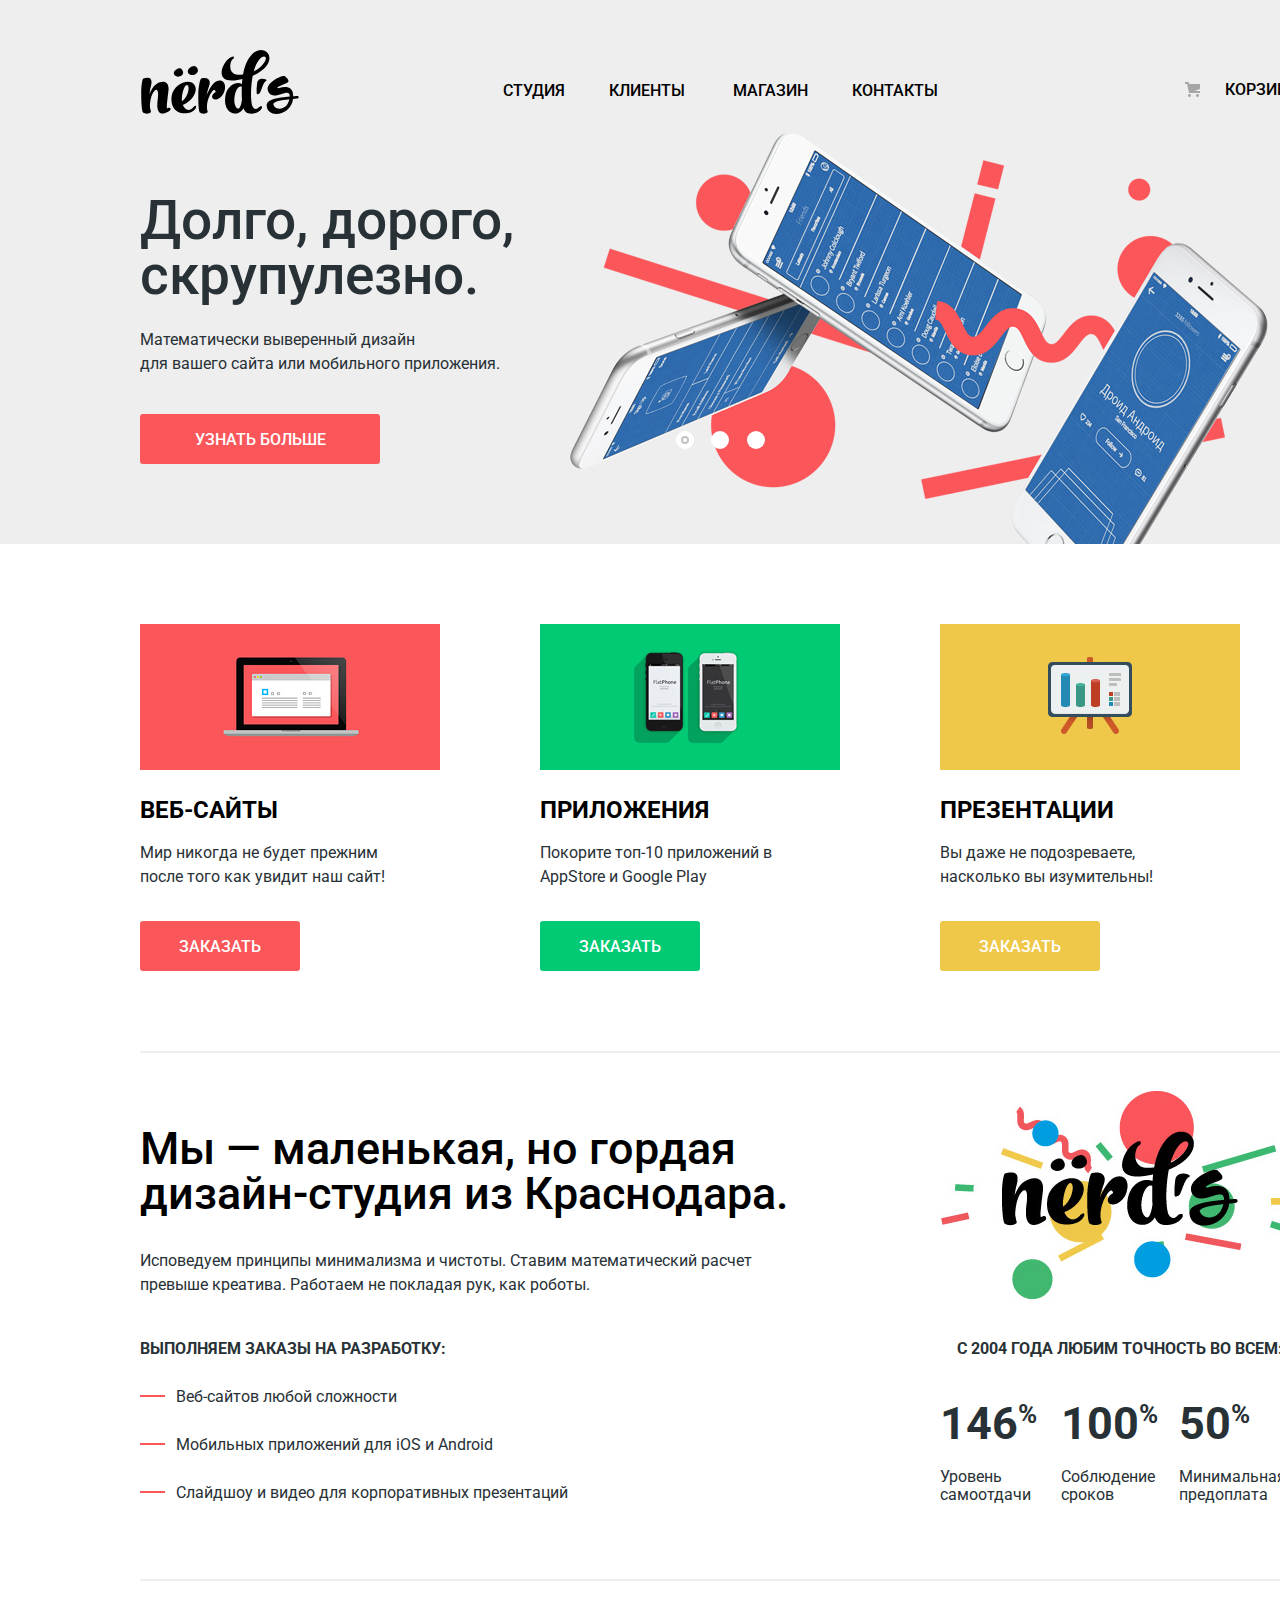
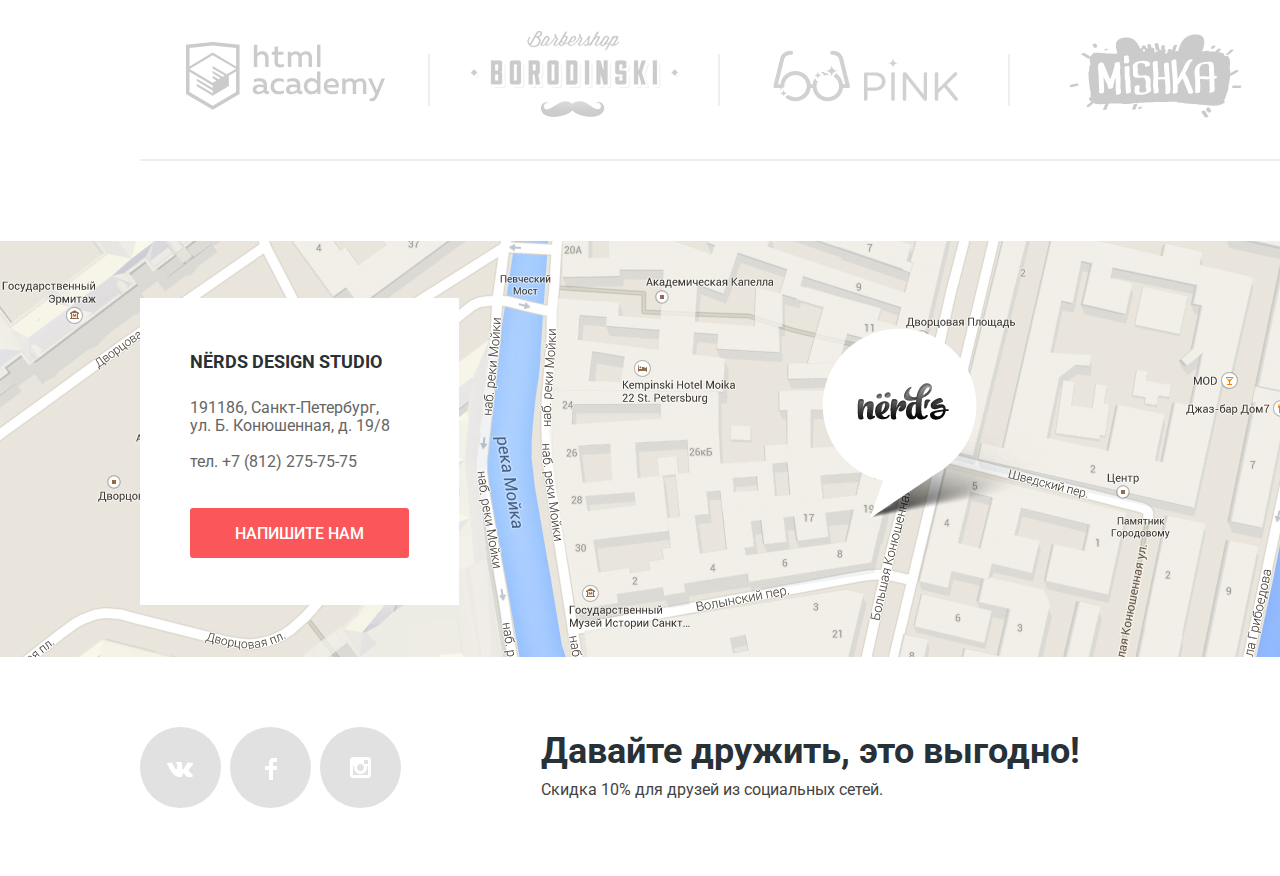
==== index.html @ 4412ee4a "Оживляем интерактивные элементы" ====
<!DOCTYPE html>
<html lang="ru">
<head>
  <meta charset="utf-8">
  <title>Нёрдс. HTML Academy</title>
  <link href="https://fonts.googleapis.com/css2?family=Roboto:wght@400;500;700&display=swap" rel="stylesheet">
  <link href="css/normalize.css" rel="stylesheet">
  <link href="css/style.css" rel="stylesheet">
</head>
<body>
  <header class="header">
    <div class="container">
      <div class="header-wrapper">
        <a href="index.html" class="logo">
          <img src="img/nerds-logo.svg" width="160" height="65" alt="Логотип Нёрдс" class="logo">
        </a>
        <nav class="main-menu">
          <ul class="main-navigation">
            <li class="main-navigation-item">
              <a href="">Студия</a>
            </li>
            <li class="main-navigation-item">
              <a href="">Клиенты</a>
            </li>
            <li class="main-navigation-item">
              <a href="catalog.html">Магазин</a>
            </li>
            <li class="main-navigation-item">
              <a href="#map">Контакты</a>
            </li>
          </ul>
        </nav>
          <a class="basket" href="">Корзина</a>
      </div>
    </div>
  </header>
  <main>
    <section class="promo">
      <div class="container">
        <div class="promo-wrapper">
          <ul class="slider-choice">
            <li class="slider-choice-item">
              <input class="ellipse" type="radio" id="one-ellipse" name="choice" checked>
              <label for="one-ellipse"></label>
            </li>
            <li class="slider-choice-item">
              <input class="ellipse" type="radio" id="two-ellipse" name="choice">
              <label for="two-ellipse"></label>
            </li>
            <li class="slider-choice-item">
              <input class="ellipse" type="radio" id="three-ellipse" name="choice">
              <label for="three-ellipse"></label>
            </li>
          </ul>
          <ul class="slider-wrapper">
            <li class="slider-page slider-page-active">
              <h2 class="slider-tagline">Долго, дорого, скрупулезно.</h2>
              <p class="slider-text">
                Математически выверенный дизайн <br> для вашего сайта или мобильного приложения.
              </p>
              <a href="" class="button btn-learn-more">Узнать больше</a>
            </li>
            <li class="slider-page">
              <h2 class="slider-tagline">Любим математику, как никто другой</h2>
              <p class="slider-text">
                Никакого кратива, только математические формулы для расчета идеальных пропорций.
              </p>
              <a href="" class="button btn-learn-more">Узнать больше</a>
            </li>
            <li class="slider-page">
              <h2 class="slider-tagline">Только ночь, только хардкор</h2>
              <p class="slider-text">
                Работать днем, как все? Мы против этого. Ближе к полуночи работа только начинается.
              </p>
              <a href="" class="button btn-learn-more">Узнать больше</a>
            </li>
          </ul>
        </div>
      </div>
    </section>
    <section class="services">
      <div class="container">
        <h2 class="visually-hidden">сервисы</h2>
        <ul class="services-wrapper">
          <li class="services-item">
            <img src="img/index-service-illustration-red.jpg" alt="">
            <h3 class="service-name">Веб-сайты</h3>
            <p class="service-text">Мир никогда не будет прежним после того как увидит наш сайт!</p>
            <a href="" class="button btn-services">Заказать</a>
          </li>
          <li class="services-item">
            <img src="img/index-service-illustration-green.jpg" alt="">
            <h3 class="service-name">Приложения</h3>
            <p class="service-text">Покорите топ-10 приложений в AppStore и Google Play</p>
            <a href="" class="button btn-services btn-services-green">Заказать</a>
          </li>
          <li class="services-item">
            <img src="img/index-service-illustration-yell.jpg" alt="">
            <h3 class="service-name">Презентации</h3>
            <p class="service-text">Вы даже не подозреваете, насколько вы изумительны!</p>
            <a href="" class="button btn-services btn-services-yellow">Заказать</a>
          </li>
        </ul>
      </div>
    </section>
    <section class="about">
      <div class="container">
        <h2 class="visually-hidden">о нас</h2>
        <div class="about-wrapper">
          <div class="about-left">
            <p class="about-tagline">Мы — маленькая, но гордая дизайн-студия из Краснодара.</p>
            <p class="about-text">Исповедуем принципы минимализма и чистоты. Ставим математический расчет превыше
              креатива. Работаем не покладая рук, как роботы.</p>
            <h3 class="about-orders">Выполняем заказы на разработку:</h3>
            <ul class="about-list">
              <li class="about-list-decorator">Веб-сайтов любой сложности <br></li>
              <li class="about-list-decorator">Мобильных приложений для iOS и Android <br></li>
              <li class="about-list-decorator">Слайдшоу и видео для корпоративных презентаций</li>
            </ul>
          </div>
          <div class="about-right">
            <img src="img/index-nerds-logo-about-color.png" alt="Цветной, красивый логопотип Нёрдс">
            <h3 class="advantage-tagline">С 2004 года любим точность во всем:</h3>
            <ul class="advantage">
              <li class="advantage-items">
                <p class="advantage-rate">146<span class="percent">%</span></p>
                <p class="advantage-text">Уровень самоотдачи</p>
              </li>
              <li class="advantage-items">
                <p class="advantage-rate">100<span class="percent">%</span></p>
                <p class="advantage-text">Соблюдение сроков</p>
              </li>
              <li class="advantage-items">
                <p class="advantage-rate">50<span class="percent">%</span></p>
                <p class="advantage-text">Минимальная предоплата</p>
              </li>
            </ul>
          </div>
        </div>
      </div>
    </section>
    <section class="clients">
      <div class="container">
        <h2 class="visually-hidden">Клиенты</h2>
        <ul class="clients-list">
          <li class="clients-item line">
            <a href="https://htmlacademy.ru/intensive/htmlcss">
              <img class="clients-condition" src="img/index-clients-html-academy.svg" width="199" height="68"
                alt="Лого html Academy">
            </a>
          </li>
          <li class="clients-item line">
            <a href="">
              <img class="clients-condition" src="img/index-clients-barbershop.svg" width="209" height="90"
                alt="Лого Barbershop">
            </a>
          </li>
          <li class="clients-item line">
            <a href="">
              <img class="clients-condition" src="img/index-clients-pink.svg" width="185" height="52" alt="Лого PINK">
            </a>
          </li>
          <li class="clients-item">
            <a href="">
              <img class="clients-condition" src="img/index-clients-mishka.svg" width="173" height="84"
                alt="Лого Mishka">
            </a>
          </li>
        </ul>
      </div>
    </section>
    <section class="map">
      <h2 class="visually-hidden" id="map">карта</h2>
      <div class="map-wrapper">
        <img src="img/index-map.jpg" alt="191186, Санкт-Петербург, ул. Б. Конюшенная, д. 19/8 тел. +7 (812)
        275-75-75" width="1440" height="416">
        <div class="map-marker">
          <img src="img/index-map-marker.png" alt="">
        </div>
        <div class="map-items-wrapper">
          <h2 class="visually-hidden">Контакты</h2>
          <div class="studio-adress-box">
            <div class="studio-adress-content">
              <p class="studio-name">Nёrds design studio</p>
              <p class="studio-adress">191186, Санкт-Петербург,<br>ул. Б. Конюшенная, д. 19/8<br><br>тел. +7 (812)
                275-75-75</p>
              <a href="" class="button btn-write-us">Напишите нам</a>
            </div>
          </div>
        </div>
      </div>
    </section>
  </main>
  <footer class="footer">    
    <div class="container">
      <div class="friendship">
        <div class="friendship-items-right">
          <h2 class="get-friends">Давайте дружить, это выгодно!</h2>
          <p class="get-friends-text">Скидка 10% для друзей из социальных сетей.</p>
        </div>
        <div class="friendship-items-left">
          <ul class="social-button">
            <li class="social-button-items">
              <a href="https://vk.com/" class="social-vk">
                <span class="visually-hidden">Вконтакте</span>
                <svg width="27" height="15" viewBox="0 0 27 15" fill="none" xmlns="http://www.w3.org/2000/svg">
                  <path
                    d="M16.138 11.51C17.094 11.201 18.318 13.55 19.621 14.449C20.599 15.13 21.348 14.983 21.348 14.983L24.821 14.933C24.821 14.933 26.636 14.821 25.778 13.379C25.707 13.259 25.275 12.31 23.193 10.357C21.016 8.31404 21.311 8.64504 23.932 5.11304C25.529 2.96004 26.168 1.64504 25.968 1.08504C25.776 0.546037 24.603 0.686037 24.603 0.686037L20.69 0.713037C20.309 0.714037 19.986 0.832037 19.839 1.22804C19.836 1.23204 19.218 2.89404 18.394 4.30704C16.653 7.29604 15.958 7.45504 15.67 7.26804C15.009 6.83504 15.176 5.53104 15.176 4.60404C15.176 1.70704 15.608 0.499037 14.33 0.187037C13.903 0.0830374 13.591 0.0150374 12.502 0.00503741C11.11 -0.0159626 9.92797 0.00503743 9.25797 0.334037C8.81297 0.557037 8.47197 1.04604 8.67897 1.07404C8.93897 1.10904 9.52197 1.23404 9.83397 1.66004C10.235 2.21204 10.223 3.44904 10.223 3.44904C10.223 3.44904 10.452 6.86004 9.68297 7.28304C9.15497 7.57304 8.43297 6.98104 6.87997 4.26704C6.08697 2.87904 5.48797 1.34504 5.48797 1.34504C5.48797 1.34504 5.37197 1.06004 5.16197 0.904037C4.91197 0.719037 4.56197 0.660037 4.56197 0.660037L0.84797 0.684037C0.84797 0.684037 0.28997 0.700037 0.0849697 0.946037C-0.0970303 1.16404 0.0699697 1.61404 0.0699697 1.61404C0.0699697 1.61404 2.97897 8.49504 6.27297 11.961C9.29297 15.143 12.725 14.932 12.725 14.932H14.28C14.28 14.932 14.749 14.878 14.989 14.62C15.213 14.38 15.203 13.929 15.203 13.929C15.203 13.929 15.172 11.82 16.138 11.51Z"
                    fill="white" />
                </svg>
              </a>
            </li>
            <li class="social-button-items">
              <a href="https://www.facebook.com/" class="social-fb">
                <span class="visually-hidden">Фейсбук</span>
                <svg width="12" height="22" viewBox="0 0 12 22" fill="none" xmlns="http://www.w3.org/2000/svg">
                  <path d="M12 4V0H8C5.79086 0 4 1.79086 4 4V8H0V12H4V22H8V12H12V8H8V4H12Z" fill="white" />
                </svg>
              </a>
            </li>
            <li class="social-button-items">
              <a href="https://www.instagram.com/" class="social-inst">
                <span class="visually-hidden">Инстаграм</span>
                <svg width="21" height="21" viewBox="0 0 21 21" fill="none" xmlns="http://www.w3.org/2000/svg">
                  <path fill-rule="evenodd" clip-rule="evenodd"
                    d="M3 0H18C19.65 0 21 1.35 21 3V18C21 19.65 19.65 21 18 21H3C1.35 21 0 19.65 0 18V3C0 1.35 1.35 0 3 0ZM14 10.5C14 8.57 12.43 7 10.5 7C8.57 7 7 8.57 7 10.5C7 12.43 8.57 14 10.5 14C12.43 14 14 12.43 14 10.5ZM3 18V9H4.181C4.0626 9.49127 4.00186 9.99467 4 10.5C4 14.0899 6.91015 17 10.5 17C14.0899 17 17 14.0899 17 10.5C16.9986 9.99464 16.9379 9.49118 16.819 9H18V18H3ZM14 7H18V3H14V7Z"
                    fill="white" />
                </svg>
              </a>
            </li>
          </ul>
        </div>
      </div>
    </div>
  </footer>
  <section class="modal modal-box">
    <div class="modal-wrapper">
      <div class="modal-header">
        <h2 class="modal-name">Напишите нам</h2>
        <button class="btn-close" type="button" name="Закрыть"></button>
      </div>
      <form class="write-us-form" action="https://echo.htmlacademy.ru" method="post">
        <div class="contact-us-data">
          <p class="contact-us">
            <label for="user-name" class="items-name-modal">Ваше имя:</label>
            <input class="contact-us-field name" id="user-name" type="text" name="Name" placeholder="Имя Фамилия">
          </p>
          <p class="contact-us contact-us-email">
            <label for="user-email" class="items-name-modal">Ваш email:</label>
            <input class="contact-us-field email" id="user-email" type="email" name="Email"
              placeholder="email@example.com">
          </p>
        </div>
        <p class="contact-us-text">
          <label for="user-text" class="items-name-modal">Текст письма:</label>
          <textarea class="contact-us-field message" id="user-text" rows="6" name="Text"
            placeholder="В свободной форме"></textarea>
        </p>
        <button type="submit" class="button btn-send">Отправить</button>
      </form>
    </div>
  </section>

  <script src="js/write_us.js"></script>
</body>

</html>
---- css/style.css ----
:root {
--basic-text-color: #000000;
--basic-background-color: #ffffff;
}

*, *::before, *::after {
    -webkit-box-sizing: border-box;
    -moz-box-sizing: border-box;
    box-sizing: border-box;
}

html {
    height: 100%;
}

body {
    display: grid;
    grid-template-rows: min-content 1fr min-content;
    align-content: start;
    font-family: 'Roboto', sans-serif;
    min-width: 1160px;
    min-height: 100%;
    font-size: 16px;
    line-height: 24px;
    color: #283136;
    font-weight: normal;
    background-color: var(--basic-background-color);
    padding: 0;
    margin: 0;
}

.visually-hidden {
	position: absolute;
    width: 1px;
    height: 1px;
    margin: -1px;
    border: 0;
    padding: 0;
    clip: rect(0 0 0 0);
    overflow: hidden;
}

a {
    text-decoration: none;
    color: #000000;
}
  
img {
    max-width: 100%;
    height: auto;
}

.container {
    width: 1180px;
    margin: 0 auto;
    padding: 0 10px;
    box-sizing: border-box;
}

/* header */

.header {
    background-color: #EEEEEE;
}

.header-wrapper {
    display: flex;
    justify-content: space-between;
    padding-top: 49px;
} 

.logo {
    display: block;
    width: 160px; 
    height: 65px;
}

.logo:hover {
    cursor: pointer;
}

.logo:active {
    opacity: 0.5;
} 

.main-menu {
    display: flex;
    color: #000000;
    text-transform: uppercase;
    font-style: normal;
    font-weight: 500;
    font-size: 16px;
    line-height: 30px;  
    list-style: none;
    margin-top: 27px;
    padding-bottom: 9px;
    padding-left: 5px;
}

.main-navigation {  
    display: flex;
    flex-wrap: wrap;
    list-style: none;
    width: 484px;
    margin: 0 auto;
    padding: 0;
}

.main-navigation-item {
    margin-right: 44px;
}

.main-navigation-item:last-child {
    margin-right: 0px;
}

.main-navigation-item:nth-child(2) {
    margin-right: 48px;
}

.catalog-active {
    padding-bottom: 13px;
    border-bottom: 2px solid #FB565A;
}

.main-navigation a:hover,
.main-navigation a:focus {
    outline: none;
    color: #FB565A;
}

.main-navigation a:active{
    color: #000000;
    opacity: 0.3;
}


.basket {
    position: relative;
    outline: none;
    color: #000000;
    text-transform: uppercase;
    font-style: normal;
    font-weight: 500;
    font-size: 16px;
    line-height: 30px;   
    list-style: none;
    width: 115px;
    padding-left: 40px;
    margin-top: 26px;
}

.basket::before {
    position: absolute;
    content: "";
    background: url(../img/ico/cart-icon.svg);
    background-repeat: no-repeat;
    background-position: left;
    width: 15px;
    height: 15px;
    top: 7px;
    left: 0;
}

.basket:hover,
.basket:focus {
    
    color: #FB565A;
} 

.basket:active {
    color: #000000;
    opacity: 0.3;
}


.main-navigation a,
.basket a {  
    display: block;
}

/* main slider */

.promo {
    background-color: #EEEEEE;
}

.promo-wrapper {
    position: relative;
}

.slider-choice {
    display: flex;
    position: absolute;
    width: 88px;
    height: 18px;
    list-style: none;
    margin: 0 auto;
    padding: 0;
    left: 50%;
    transform: translateX(-50%);
    bottom: 95px;
}

.slider-choice-item {
    width: 18px;
    height: 18px;
    margin-right: 18px;
}

.slider-choice-item:last-child {
    padding-right: 0;
    margin-right: 0;
}

.slider-choice label {
    display: block;
    position: relative;
    cursor: pointer;
    user-select: none;
}

.ellipse {
    display: none;
}

.ellipse + label::before {
    content: "";
    position: absolute;
    width: 18px;
    height: 18px;
    cursor: pointer;
    background-image: url(../img/catalog-Ellipse.svg);
    background-repeat: no-repeat;
}

.ellipse:checked + label::after {
    content: "";
    position: absolute;
    width: 18px;
    height: 18px;
    cursor: pointer;
    background-image: url(../img/catalog-Ellipse-active.svg);
    background-repeat: no-repeat;
    top: 5px;
    left: 5px;
}

.slider-wrapper {   
    list-style: none;
    margin: 0 auto;
    margin-bottom: 80px;
    padding: 0;
}

.slider-page {
    display: none;
    padding-top: 78px;
    padding-bottom: 80px;
}

.slider-page-active {
    display: flex;
    width: 100%;
    flex-wrap: wrap;
    flex-direction: column;    
    background-repeat: no-repeat;
    background-position: right;
}

.slider-wrapper li:nth-child(1) {
    background-image: url(../img/index-slide1.png);
    background-position: 99% 50%;
}

.slider-wrapper li:nth-child(2) {
    background-image: url(../img/index-slide2.png);
    background-position: 99% 50%;
}

.slider-wrapper li:nth-child(3) {
    background-image: url(../img/index-slide3.png);
    background-position: 99% 50%;
}

.slider-tagline {
    font-size: 55px;
    font-weight: 500;
    line-height: 55px;
    margin: 0;
    width: 538px;
}

.slider-text {
    font-size: 16px;
    line-height: 24px;  
    width: 400px;
    margin: 0;
    padding: 0;
    padding-top: 25px;
    padding-bottom: 38px;
}

/* main  services*/

.services {
    background-color: var(--basic-background-color);
}

.services-wrapper {
    display: flex;
    list-style: none;
    margin: 0 auto;
    padding: 0;
    padding-bottom: 80px;

    border: 2px solid #EEEEEE;
    border-top: none;
    border-left: none;
    border-right: none;   
}

.services-item {
    width: 300px;
    margin-right: 100px;
}

.services-item:last-child {
    margin-right: 0;
}

.service-name {
    font-size: 24px;
    line-height: 30px;
    font-weight: bold;
    text-transform: uppercase;
    color: #000000;
    margin: 0;
    padding-top: 18px;
    padding-bottom: 16px;
}

.service-text {
    font-size: 16px;
    line-height: 24px;
    color: #283136;
    width: 260px;
    margin: 0;
    padding-bottom: 32px;
}

/* main buttons*/

.button {
    display: block;
    box-sizing: border-box;
    outline: none;
    background-color: #FB565A;
    border-style: solid;
    border: none;
    border-radius: 3px;
    color: #ffffff;
    font-weight: 500;
    font-size: 16px;
    line-height: 18px;
    text-transform: uppercase;
    text-align: center;
    padding-top: 17px;
    padding-bottom: 15px;
}

.button:hover,
.button:focus {
    background-color: #E74246;
}

.button:active{
    background-color: #D7373B;
    color: #E37376;
    box-shadow: inset 0px 3px 0px rgba(0, 1, 1, 0.1);
}

.btn-learn-more {
    width: 240px;
}

.btn-services {
    width: 160px;
}

.btn-services-green {
    background-color: #00CA74;
}

.btn-services-green:hover {
    background-color: #00BC6C;
}

.btn-services-green:active {
    background-color: #00AA62;
    color: #4cc391;
}

.btn-services-yellow {
    background-color: #EFC849;
}

.btn-services-yellow:hover {
    background-color: #EAB534;
}

.btn-services-yellow:active {
    background-color: #E5A722;
    color: #EDC164;
}

.btn-write-us {
    width: 219px;
}

.btn-send {
    width: 259px;
}

.btn-close {
    border: none;
    outline: none;
    background: transparent;
    background-image: url(../img/modal-close-cross.png);
    background-repeat: no-repeat;
    background-position: center;
    width: 40px;
    height: 40px;
    padding: 0;
    position: absolute;
    right: 80px;
    top: 67px;
    cursor: pointer;
}

.btn-close:hover {
    cursor: pointer;
    background-image: url(../img/modal-close-cross-hover.png);
} 

.btn-close:active {
    background-image: url(../img/modal-close-cross-active.png);
}


/* main about */


.about-wrapper {
    display: grid;
    grid-template-columns: 1fr 360px;
    margin: 0 auto;
    margin-bottom: 50px;
    padding: 0;
}

.about-left {
    display: flex;
    flex-direction: column;
    padding-top: 73px;
}

.about-tagline {
    font-weight: 500;
    font-size: 45px;
    line-height: 45px;
    color: #000000;
    background-color: var(--basic-background-color);
    width: 651px;
    margin: 0;
    padding: 0;
    padding-bottom: 33px;
}

.about-text {
    font-size: 16px;
    line-height: 24px;
    font-weight: normal;
    color: #283136;
    width: 646px;
    margin: 0;
    padding: 0;
    padding-bottom: 40px;
}

.about-orders {    
    font-size: 16px;
    line-height: 24px;
    font-weight: bold;
    text-transform: uppercase;
    color: #283136;
    width: 306px;
    margin: 0;
    padding: 0;
    padding-bottom: 24px;
}

.about-list {
    position: relative;
    font-size: 16px;
    line-height: 24px;
    font-weight: normal;
    list-style: none;
    margin: 0;
    padding: 0;
}

.about-list-decorator {
    padding-bottom: 24px;
    padding-left: 36px;
}

.about-list li::before {
    content: "";
    position: absolute;
    width: 25px;
    height: 2px;
    background-color: #FB565A;
    left: 0;
    margin-top: 10px;
}

.about-right {
    display: flex;
    flex-direction: column;
    padding-top: 38px;
}

.advantage {
    display: flex;
    list-style: none;
    width: 374px;
    margin: 0;
    padding: 0;
    padding-top: 31px;
}

.advantage-items {
    margin-right: 15px;
}

.advantage-items:last-child {
    margin-right: 0;
}

.advantage-items:nth-child(2) {
    margin-right: 15px;
}

.advantage-items .advantage-text:last-child {
    margin-top: 12px;
}

.advantage-tagline {  
    font-size: 16px;
    line-height: 24px;
    font-weight: bold;
    text-transform: uppercase;
    text-align: center;
    margin: 0;
    padding: 0;
    padding-top: 38px;
}

.advantage-rate {
    font-size: 45px;
    line-height: 64px;
    font-weight: bold;
    list-style: none;
    margin: 0;
    padding: 0;
}

.percent {
    position: absolute;
    font-weight: bold;
    font-size: 26px;
    line-height: 45px;
    width: 20px;
    height: 40px;
}

.advantage-text {
    font-size: 16px;
    line-height: 18px;
    margin: 0;
    padding: 0;
}



/* main clients*/

.clients{
    background-color: var(--basic-background-color);
}

.clients-list {
    display: flex;    
    list-style: none;
    margin: 0 auto;
    margin-bottom: 80px;
    padding: 0;
    padding-top: 50px;
    padding-bottom: 31px;

    border: 2px solid #EEEEEE;
    border-left: none;
    border-right: none;   
}

.clients-item {
    position: relative;
    display: flex;
    justify-content: center;
    align-items: center;
    width: 290px;
}

.line::after {
    position: absolute;
    content: "";
    width: 2px;
    height: 52px;
    background: #EEEEEE;
    right: 0;
}


.clients-condition {
    opacity: 0.2;
}

.clients-condition:hover {
    opacity: 1;
}

.clients-condition:active {
    opacity: 0.1;
}



/* map*/

.map {
    width: 1440px;
    margin: 0 auto;
    margin-bottom: 49px;
}

.map-wrapper {
    position: relative;
    left:0;
    right: 0;
    top: 0;
    bottom: 0;
    z-index: 1;
}

.map-wrapper iframe {
    position: absolute;
    z-index: 3;
    border: none;
}

.map-marker {
    position: absolute;
    z-index: 2;
    left: 822px;
    top: 87px;
}

.map-items-wrapper {
    position: absolute;
    z-index: 5;
    width: 319px;
    height: 308px;
    left: 140px;
    right: 0;
    top: 57px;
    bottom: 0;
}

.studio-adress-box {   
    background: #FFFFFF;
}

.studio-adress-content {
    width: 230px;
    margin-left: 50px;
    margin-right: 50px;
    padding-top: 49px;
    padding-bottom: 47px;    
}

.studio-name {
    font-size: 18px;
    line-height: 30px;
    font-weight: bold;
    text-transform: uppercase;
    margin: 0;
    padding-bottom: 22px;
}

.studio-adress {
    font-size: 16px;
    line-height: 18px;
    color: #666666;
    margin: 0;
    padding: 0;
    padding-bottom: 37px;
}

.marker {
    display: block;
    margin: 0;
    padding: 0;
}


/* social */

.footer {
    background-color: var(--basic-background-color);
    margin-bottom: 68px;
}

.social-button {
    display: flex;
    flex-wrap: wrap;
    list-style: none;
    margin: 0px;
    padding: 0px;
}

.social-button-items {
    width: 81px;
    height: 81px;
    background: linear-gradient(0deg, #E1E1E1, #E1E1E1), #FFFFFF;
    border-style: none;
    border-radius: 50%;
    margin-right: 9px;
}

.social-button-items:last-child {
    margin-right: 0px;
} 

.social-button-items:hover {
    background: linear-gradient(0deg, #E74246, #E74246), #FFFFFF;
}

.social-button-items:active{
    background: linear-gradient(0deg, #D7373B, #D7373B), #FFFFFF;
    box-shadow: inset 0px 3px 0px rgba(0, 1, 1, 0.1);
}

.social-vk {
    display: block;
    padding-left: 27px;
    padding-top: 33px;
    padding-right: 28px;
    padding-bottom: 33px;
}

.social-fb {
    display: block;
    padding-left: 35px;
    padding-top: 31px;
    padding-right: 34px;
    padding-bottom: 28px;
}

.social-inst {
    display: block;
    padding: 30px;
}

.social-vk:active,
.social-fb:active,
.social-inst:active {
    opacity: 0.3;
}

.friendship {
    display: flex;
    flex-direction: row-reverse;
    width: 1060px;
    
}

.get-friends {
    font-size: 36px;
    line-height: 36px;
    font-weight: bold;
    margin: 0;
    padding: 0;
    padding-top: 20px;
    padding-bottom: 10px;
}

.get-friends-text {
    font-size: 16px;
    line-height: 22px;
    color: #444444;
    margin: 0;
    padding: 0;
}

.friendship-items-right {
    margin-right: auto;
    padding-left: 20px;
}

.friendship-items-left {
    margin-right: auto;
    padding-top: 14px;
}


/* Catalog */

.shop-description {
    width: 745px;
    font-weight: 500;
    font-size: 55px;
    line-height: 55px;
    margin: 0 auto;
    margin-bottom: 108px;
    padding-top: 62px;
}

.catalog-wrapper {
    display: grid;
    grid-template-columns: 260px 1fr;
    margin-top: 33px;
    margin-bottom: 59px;
}


/* Catalog right*/

.catalog-right {
    margin-left: 140px;
}


/* sorting */

.sorting-wrapper {
    display: flex;
    width: 760px;
    margin-bottom: 34px;
    padding-top: 22px;
}

.sorting {
    display: flex;
    list-style: none;
    width: 359px;
    margin: 0;
    margin-left: auto;
    padding: 0;
    padding-top: 7px;
}

.sorting-item {    
    font-size: 14px;
    line-height: 18px;
    text-transform: uppercase;
    color: #000000;
    opacity: 0.3;
    margin-right: 25px;
}

.sorting-item:nth-child(4) {
    padding-left: 24px;
    margin-right: 17px;
}

.sorting-item:last-child {
    margin-right: 0;
}

.sorting-item:hover{
    opacity: 0.6;
}

.sorting-item:active {
    opacity: 1;
}

.sorting-active {
    opacity: 1;
}

/* makets */

.makets-wrapper {
    margin: 0;
    margin-bottom: 51px;
    padding: 0;
}

.makets {
    display: grid;
    grid-template-columns: 380px 380px;
    column-gap: 21px;
    row-gap: 30px;
    list-style: none;
    margin: 0;
    padding: 0;
}

.makets-items:first-child {
    column-gap: 20px;
}

.makets-items:first-child .makets-box {
    width: 360px;
}

.block {
    display: block;
    position: relative;
    margin: 0;
    padding: 0;
    max-height: 620px;
}

.block:hover .makets-box {
    display: block;
}

.makets-style {
    padding-top: 40px;
    border: 1px solid #DADADA;
    border-radius: 4px;   
    border-top-width: 0px;
    background-image: url(../img/catalog-makets-hat.jpg);
    background-position: top;
    background-repeat: no-repeat;
}

.makets-items:hover .makets-style {
    padding-top: 40px;
    border: 0px solid #DADADA;
    border-radius: 4px;
    box-shadow: 0px 6px 15px rgba(0, 1, 1, 0.25);
    background-image: url(../img/catalog-makets-hat-active.jpg);
    background-position: top;
    background-repeat: no-repeat;
}

.makets-name {
    display: block;
    font-weight: bold;
    font-size: 18px;
    line-height: 30px;
    text-transform: uppercase;
    margin: 0px;
    margin-bottom: 12px;
    padding: 0px;
    padding-top: 26px;
}

.makets-description {
    max-height: 70px;
    overflow: hidden;
    font-weight: normal;
    font-size: 16px;
    line-height: 18px;
    margin: 0px auto;
    padding: 0px;
    padding-left: 52px;
    padding-right: 53px;
    padding-bottom: 32px;
}

.makets-box {
    display: none;
    position: absolute;
    left: 0;
    bottom: 0;
    right: 0;
    top: 387px;
    text-align: center;
    background-color: #EEEEEE;
    width: 358px;
    height: 231px;
    border: none;
    border-bottom: 0px solid #DADADA;
    border-bottom-right-radius: 4px;
    border-bottom-left-radius: 4px;
}

.makets-items:first-child .makets-box {
    width: 360px;
}

.makets-box a:hover {
    color: #FB565A;
}

.makets-box a:active {
    color: #b3b3b3;
}

/* catalog left */


.filter {
    display: flex;
    flex-direction: column;
}


/* range scale */

.cost-filter {
    border: none;
    margin: 0;
    margin-bottom: 54px;
    margin-top: 23px;
    padding: 0;
    padding-top: 33px;
}

.range-filter {
    width: 260px;
}

.range-controls {
    position: relative;
    height: 80px;
    background-color: #EEEEEE;
    border-radius: 5px;
    margin-bottom: 15px;
    padding-top: 39px;
    padding-right: 22px;
    padding-left: 22px;
}

.range-controls .scale {
    height: 2px;
    background: #d7dcde;
}

.range-controls .bar {
    width: 70%;
    height: 2px;
    background: #00ca74;
}

.range-controls .switch {
    position: absolute;
    top: 31px;
    padding: 0;
    border: 10px solid #ffffff;
    background-color: #ababab;
    border-radius: 50%;
    box-shadow: 0 2px 1px 0 #cfcfcf;
    cursor: pointer;
}

.cost {
    display: flex;
    justify-content: center;
}

.cost label {
    text-transform: uppercase;
    font-size: 16px;
    line-height: 22px;
}

.cost input {
    width: 80px;
    padding: 10px;
    margin-left: 11px;
    text-align: center;
    color: #283136;
    border: none;
    outline: none;
    border-radius: 5px;
    background: #EEEEEE;
    font-size: inherit;
}

.max-cost {
    margin-left: 33px;
}

.range-controls .switch-min {
    left: 18px;
}

.range-controls .switch-max {
    left: 160px;
}

/* filters */

.filter-name {
    font-size: 18px;
    line-height: 30px;
    font-weight: bold;
    text-transform: uppercase;
    margin: 0;
    padding: 0;
    padding-bottom: 15px;
    user-select: none;
}

.type-filter {
    border: none;
    margin: 0;
    margin-bottom: 47px;
    padding: 0;
}

.filter-points {
    list-style: none;
    margin: 0;
    margin-left: 18px;
    padding: 0;
}

.filter-points-item {
    font-size: 16px;
    line-height: 19px;
    color: #283136; 
    padding-bottom: 21px;  
    padding-left: 11px;
}

.filter-points-item:last-child {
    padding-bottom: 0;
}


.filter-points-item label {
    display: block;
    position: relative;
    cursor: pointer;
    user-select: none;
    padding-left: 6px;
}


/* radio */
.filter-points-item-radio + label::before {
    content: "";
    position: absolute;
    left: -30px;
    top: -3px;
    width: 25px;
    height: 25px;
    background-image: url(../img/catalog-radio-off.svg);
    background-repeat: no-repeat;
    opacity: 0.3;
}

.filter-points-item-radio:checked + label::before {
    display: none;
}

.filter-points-item-radio:checked + label::after {
    content: "";
    position: absolute;
    left: -30px;
    top: -3px;
    width: 25px;
    height: 25px;
    background-image: url(../img/catalog-radio-on.svg);
    background-repeat: no-repeat;
    opacity: 0.3;
}

.filter-points-item-radio + label:hover::after,
.filter-points-item-radio + label:hover::before,
.filter-points-item-radio:focus + label::after,
.filter-points-item-radio:focus + label::before  {
    opacity: 1;
}

/*checkbox*/

.features-filter {
    border: none;
    margin: 0;
    margin-bottom: 48px;
    padding: 0;
}

.filter-points-item-checkbox + label::before {
    content: "";
    position: absolute;
    left: -30px;
    top: -3px;
    width: 23px;
    height: 23px;
    background-image: url(../img/catalog-checkbox-off.svg);
    background-repeat: no-repeat;
    opacity: 0.3;
}

.filter-points-item-checkbox:checked + label::before {
    display:none;
}

.filter-points-item-checkbox:checked + label::after {
    content: "";
    position: absolute;
    left: -30px;
    top: -3px;
    width: 25px;
    height: 23px;
    background-image: url(../img/catalog-checkbox-on.svg);
    background-repeat: no-repeat;
    opacity: 0.3;
}

.filter-points-item-checkbox + label:hover::before, 
.filter-points-item-checkbox + label:hover::after,
.filter-points-item-checkbox:focus + label::before,
.filter-points-item-checkbox:focus + label::after  {
    opacity: 1;
}


/* Catalog-button */

.btn-price {
    width: 200px;
    margin: 0 auto;
    margin-bottom: 44px;
}

.btn-price:hover {
    color: #ffffff !important;
}

.btn-price:active {
    color:#E37376 !important;
}

.button-grey {
    display: block;
    text-align: center;
    font-weight: 500;
    font-size: 16px;
    line-height: 18px;
    outline: none;
    border: none;
    border-radius: 3px;
    background-color: #EEEEEE;
    text-transform: uppercase;
    padding-top: 17px;
    padding-bottom: 15px;
}

.button-grey:hover,
.button-grey:focus {
    background-color: #dfdfdf;
}


.button-grey:active {
    background-color: #D5D5D5;
    box-shadow: inset 0px 3px 0px rgba(0, 1, 1, 0.1);
    color: #959595;
}

.next-btn-wrapper {
    display: flex;
    margin-right: auto;
}

.button-grey-next-num {
    width: 50px;
    height: 50px;
    margin-right: 11px;
}

.button-grey-next-word {
    width: 260px;
}

.button-next-active {
    background: rgba(0, 0, 0, 0.0001);
    border: 3px solid #DBDBDB;
    padding-top: 15px;
    padding-bottom: 15px;
}

.button-next-active:hover {    
    border: none;
    padding-top: 17px;
    padding-bottom: 15px;
}

.button-next-active:active {
    border: none;
    padding-top: 17px;
    padding-bottom: 15px;
}

/* modal */

.modal {
    display: none;
    position: fixed;
    top: 0;
    right: 0;
    bottom: 0;
    left: 0;
    margin: auto;
    background-color: #ffffff;
    box-shadow: 0 30px 50px rgba(0, 0, 0, 0.7);
    top: auto;
    bottom: 15%;
}

.modal-box {
    width: 960px;
    height: 590px;
}

.modal-show {
    display: block;
    animation: bounce 0.6s;
    z-index: 6;
}

.modal-header {
    display: flex;
    justify-content: space-between;
}

.modal-wrapper {
    display: flex;
    flex-direction: column;    
    width: 761px;
    margin: 0 auto; 
}

.modal-name {
    font-weight: bold;
    font-size: 45px;
    line-height: 53px;
    margin: 0;
    padding-top: 63px;
    padding-bottom: 34px;
}

.write-us-form {
    margin: 0 auto;
}

.items-name-modal {
    font-weight: bold;
    font-size: 16px;
    line-height: 18px;
}

.contact-us-data {
    display: flex;
    justify-content: space-between;
    box-sizing: border-box;  
    height: 77px;
    margin-bottom: 34px;
    
}
.contact-us {
    margin: 0;
    margin-right: 40px;
}

.contact-us-email {
    margin-right: 0;
}
.contact-us-text {
    margin: 0 auto;
    margin-bottom: 31px;
}

.contact-us-field {
    color: #a1a1aa;
    border: 2px solid #d7dcde;
    border-radius: 4px;
    background-color: transparent;
    width: 360px;
    min-height: 50px;
    margin-top: 6px;
    padding-left: 13px;
}

.message {
    width: 760px;
    resize : none;
    padding-top: 14px;
    padding-left: 16px;
}

.contact-us-text input::placeholder {
    padding-top: 16px;
    padding-left: 16px;
}

.contact-us-field:hover{
    border-color: #b4b9bb;
    color: #a1a1a1;
}

.contact-us-field:focus{
    border-color: #000000;
    color: #000000;
}

.contact-us-field:invalid {
    color: #e74246;
    border-color: #e74246;
}

/* Animations */

@keyframes bounce {
    0% {
      transform: translateY(-2000px);
    }
  
    70% {
      transform: translateY(30px);
    }
  
    90% {
      transform: translateY(-10px);
    }
  
    100% {
      transform: translateY(0);
    }
}
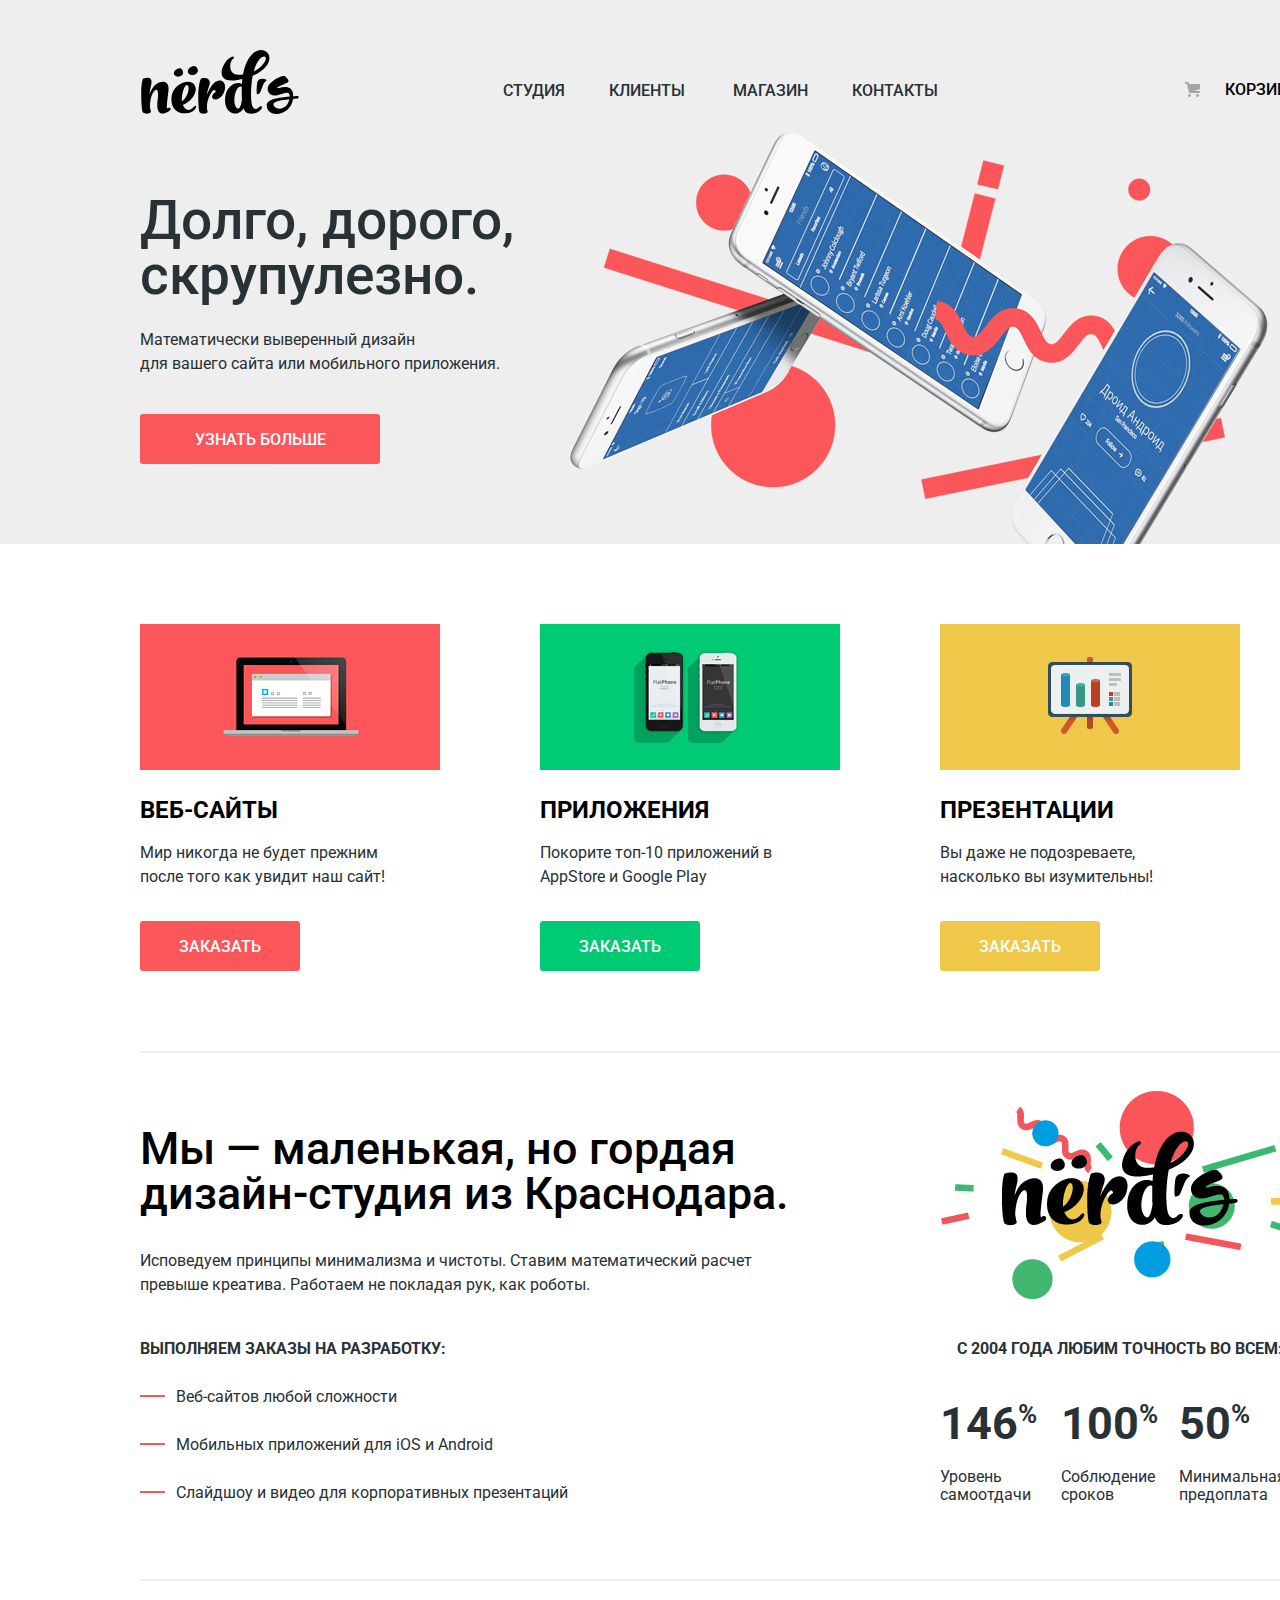
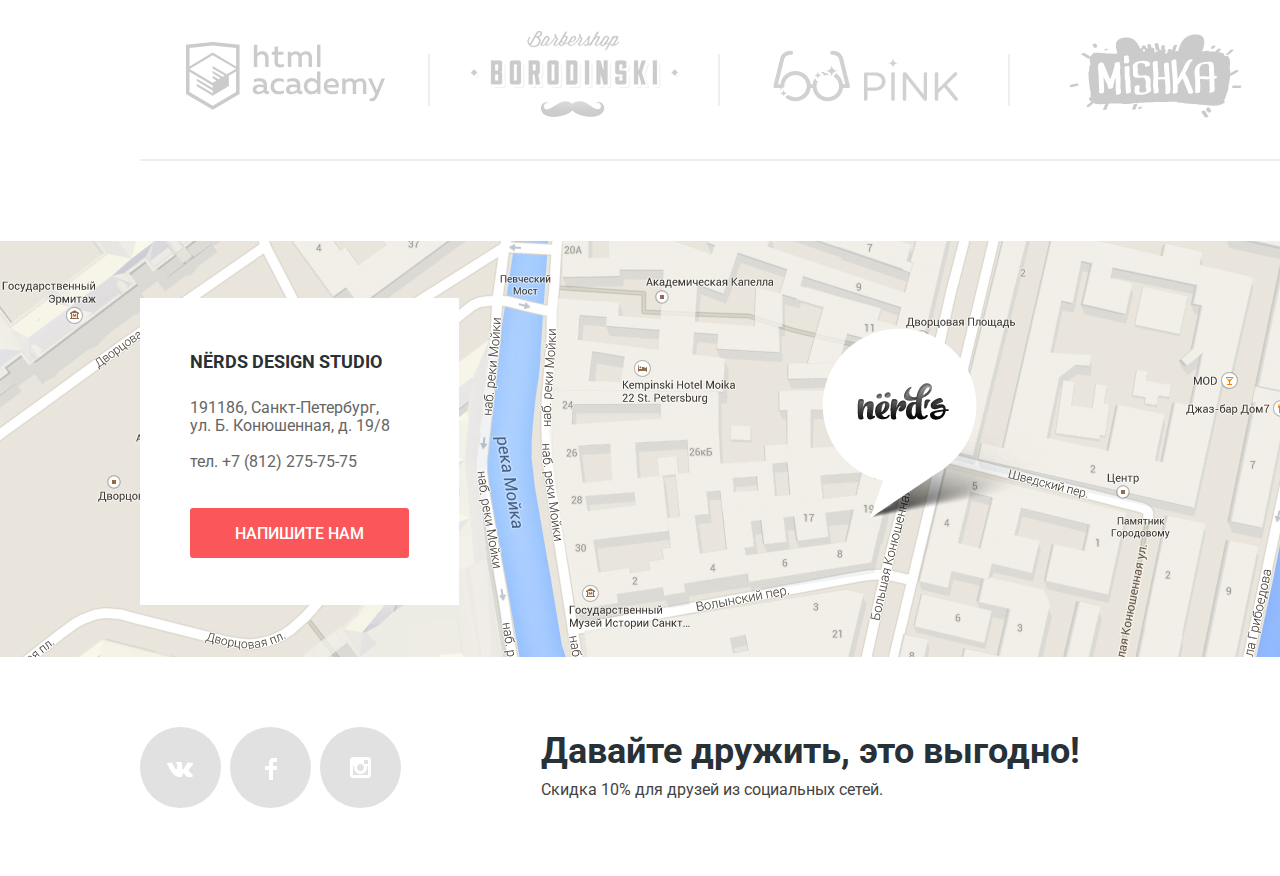
==== commit 82186d1f: "технические правки" ====
--- a/index.html
+++ b/index.html
@@ -83,19 +83,19 @@
         <h2 class="visually-hidden">сервисы</h2>
         <ul class="services-wrapper">
           <li class="services-item">
-            <img src="img/index-service-illustration-red.jpg" alt="">
+            <img src="img/index-service-illustration-red.jpg" alt="красный прямоугольник" width="300" height="146">
             <h3 class="service-name">Веб-сайты</h3>
             <p class="service-text">Мир никогда не будет прежним после того как увидит наш сайт!</p>
             <a href="" class="button btn-services">Заказать</a>
           </li>
           <li class="services-item">
-            <img src="img/index-service-illustration-green.jpg" alt="">
+            <img src="img/index-service-illustration-green.jpg" alt="зеленый прямоугольник" width="300" height="146">
             <h3 class="service-name">Приложения</h3>
             <p class="service-text">Покорите топ-10 приложений в AppStore и Google Play</p>
             <a href="" class="button btn-services btn-services-green">Заказать</a>
           </li>
           <li class="services-item">
-            <img src="img/index-service-illustration-yell.jpg" alt="">
+            <img src="img/index-service-illustration-yell.jpg" alt="желтый прямоугольник" width="300" height="146">
             <h3 class="service-name">Презентации</h3>
             <p class="service-text">Вы даже не подозреваете, насколько вы изумительны!</p>
             <a href="" class="button btn-services btn-services-yellow">Заказать</a>
@@ -119,7 +119,7 @@
             </ul>
           </div>
           <div class="about-right">
-            <img src="img/index-nerds-logo-about-color.png" alt="Цветной, красивый логопотип Нёрдс">
+            <img src="img/index-nerds-logo-about-color.png" alt="Цветной, красивый логопотип Нёрдс" width="360" height="208">
             <h3 class="advantage-tagline">С 2004 года любим точность во всем:</h3>
             <ul class="advantage">
               <li class="advantage-items">
@@ -175,7 +175,7 @@
         <img src="img/index-map.jpg" alt="191186, Санкт-Петербург, ул. Б. Конюшенная, д. 19/8 тел. +7 (812)
         275-75-75" width="1440" height="416">
         <div class="map-marker">
-          <img src="img/index-map-marker.png" alt="">
+          <img src="img/index-map-marker.png" alt="маркер" width="231" height="190">
         </div>
         <div class="map-items-wrapper">
           <h2 class="visually-hidden">Контакты</h2>
--- a/css/style.css
+++ b/css/style.css
@@ -1,6 +1,10 @@
 :root {
---basic-text-color: #000000;
+--basic-text-color: #283136;
 --basic-background-color: #ffffff;
+--basic-header-color:  #EEEEEE;
+--basic-main-menu-color: #000000;
+--basic-buttons: #FB565A;
+--basic-buttons-color: #ffffff;
 }
 
 *, *::before, *::after {
@@ -22,7 +26,7 @@
     min-height: 100%;
     font-size: 16px;
     line-height: 24px;
-    color: #283136;
+    color: var(--basic-text-color);
     font-weight: normal;
     background-color: var(--basic-background-color);
     padding: 0;
@@ -42,7 +46,7 @@
 
 a {
     text-decoration: none;
-    color: #000000;
+    color: var(--basic-text-color);
 }
   
 img {
@@ -60,7 +64,7 @@
 /* header */
 
 .header {
-    background-color: #EEEEEE;
+    background-color: var(--basic-header-color);
 }
 
 .header-wrapper {
@@ -85,7 +89,7 @@
 
 .main-menu {
     display: flex;
-    color: #000000;
+    color: var(--basic-main-menu-color);
     text-transform: uppercase;
     font-style: normal;
     font-weight: 500;
@@ -130,7 +134,7 @@
 }
 
 .main-navigation a:active{
-    color: #000000;
+    color: var(--basic-main-menu-color);
     opacity: 0.3;
 }
 
@@ -138,7 +142,7 @@
 .basket {
     position: relative;
     outline: none;
-    color: #000000;
+    color: var(--basic-main-menu-color);
     text-transform: uppercase;
     font-style: normal;
     font-weight: 500;
@@ -169,8 +173,7 @@
 } 
 
 .basket:active {
-    color: #000000;
-    opacity: 0.3;
+    color: #a7a7a7;
 }
 
 
@@ -182,7 +185,7 @@
 /* main slider */
 
 .promo {
-    background-color: #EEEEEE;
+    background-color: var(--basic-header-color);
 }
 
 .promo-wrapper {
@@ -230,7 +233,7 @@
     width: 18px;
     height: 18px;
     cursor: pointer;
-    background-image: url(../img/catalog-Ellipse.svg);
+    background-image: url(../img/catalog-ellipse.svg);
     background-repeat: no-repeat;
 }
 
@@ -240,7 +243,7 @@
     width: 18px;
     height: 18px;
     cursor: pointer;
-    background-image: url(../img/catalog-Ellipse-active.svg);
+    background-image: url(../img/catalog-ellipse-active.svg);
     background-repeat: no-repeat;
     top: 5px;
     left: 5px;
@@ -343,7 +346,7 @@
 .service-text {
     font-size: 16px;
     line-height: 24px;
-    color: #283136;
+    color: var(--basic-text-color);
     width: 260px;
     margin: 0;
     padding-bottom: 32px;
@@ -355,11 +358,11 @@
     display: block;
     box-sizing: border-box;
     outline: none;
-    background-color: #FB565A;
+    background-color: var(--basic-buttons);
     border-style: solid;
     border: none;
     border-radius: 3px;
-    color: #ffffff;
+    color: var(--basic-buttons-color);
     font-weight: 500;
     font-size: 16px;
     line-height: 18px;
@@ -888,7 +891,7 @@
     margin-right: 0;
 }
 
-.sorting-item:hover{
+.sorting-item:hover {
     opacity: 0.6;
 }
 
@@ -937,6 +940,7 @@
 .block:hover .makets-box {
     display: block;
 }
+
 
 .makets-style {
     padding-top: 40px;
@@ -971,16 +975,15 @@
 }
 
 .makets-description {
-    max-height: 70px;
-    overflow: hidden;
+    height: 37px;
+    overflow: auto;
     font-weight: normal;
     font-size: 16px;
     line-height: 18px;
-    margin: 0px auto;
-    padding: 0px;
-    padding-left: 52px;
-    padding-right: 53px;
-    padding-bottom: 32px;
+    margin-top: 0px;
+    margin-bottom: 32px;
+    margin-left: 52px;
+    margin-right: 53px;
 }
 
 .makets-box {
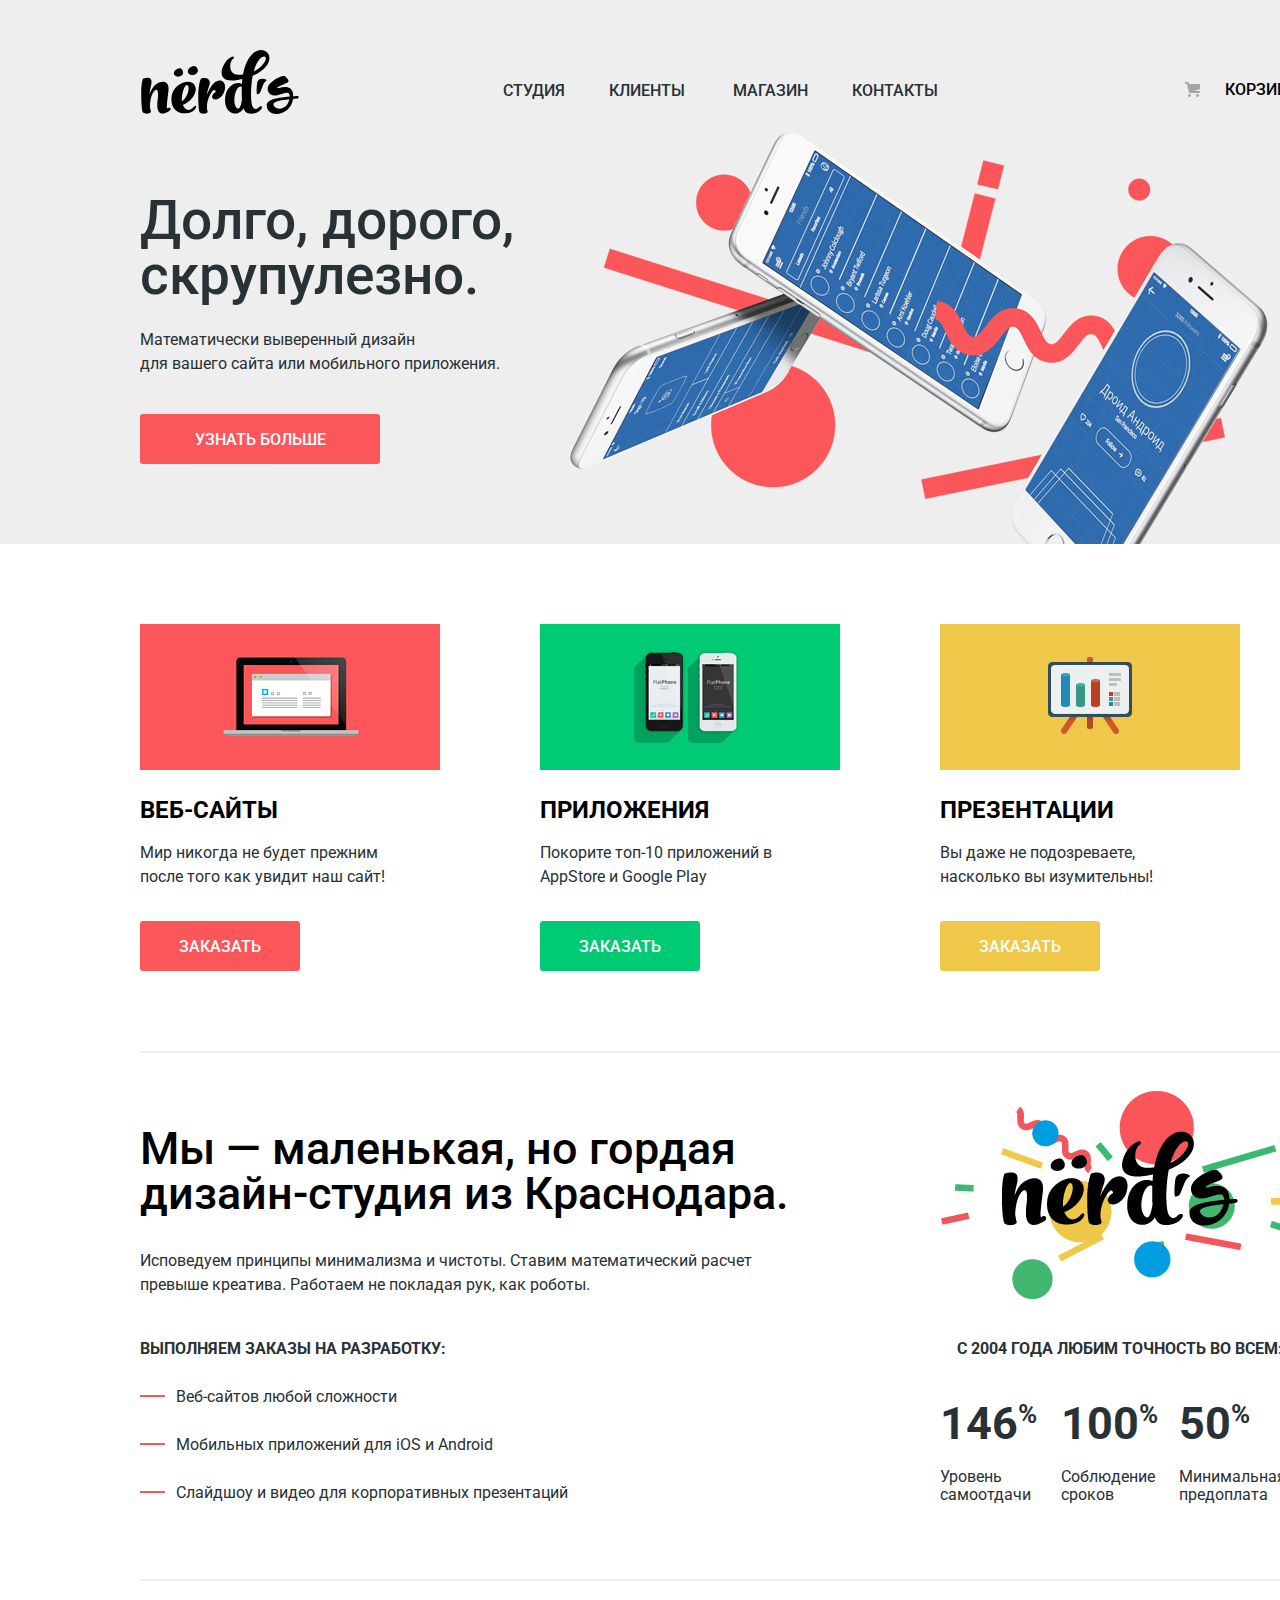
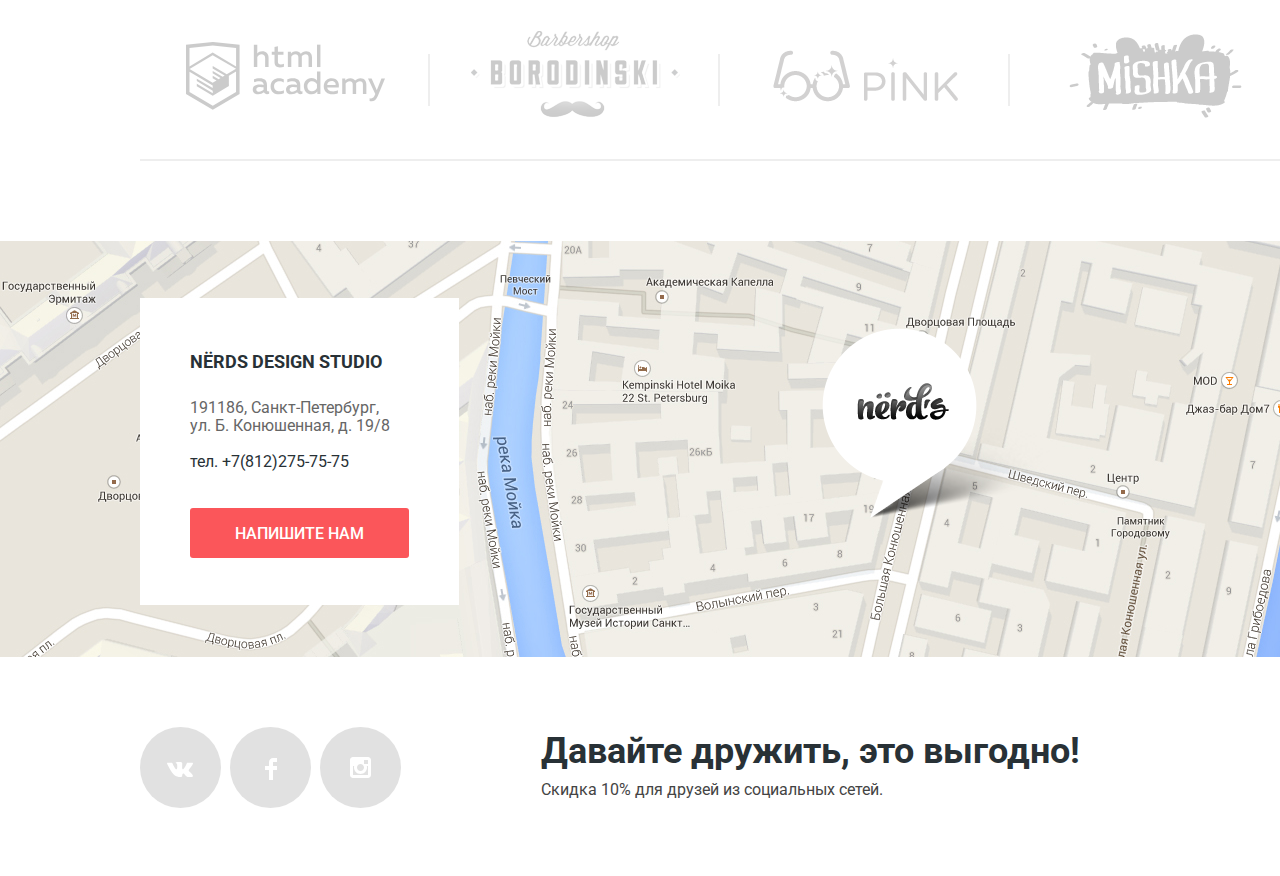
==== commit 6f994dcb: "телефон с tel" ====
--- a/index.html
+++ b/index.html
@@ -182,8 +182,7 @@
           <div class="studio-adress-box">
             <div class="studio-adress-content">
               <p class="studio-name">Nёrds design studio</p>
-              <p class="studio-adress">191186, Санкт-Петербург,<br>ул. Б. Конюшенная, д. 19/8<br><br>тел. +7 (812)
-                275-75-75</p>
+              <p class="studio-adress">191186, Санкт-Петербург,<br>ул. Б. Конюшенная, д. 19/8<br><br><a href="tel:+7(812)275-75-75">тел. +7(812)275-75-75</a></p>
               <a href="" class="button btn-write-us">Напишите нам</a>
             </div>
           </div>
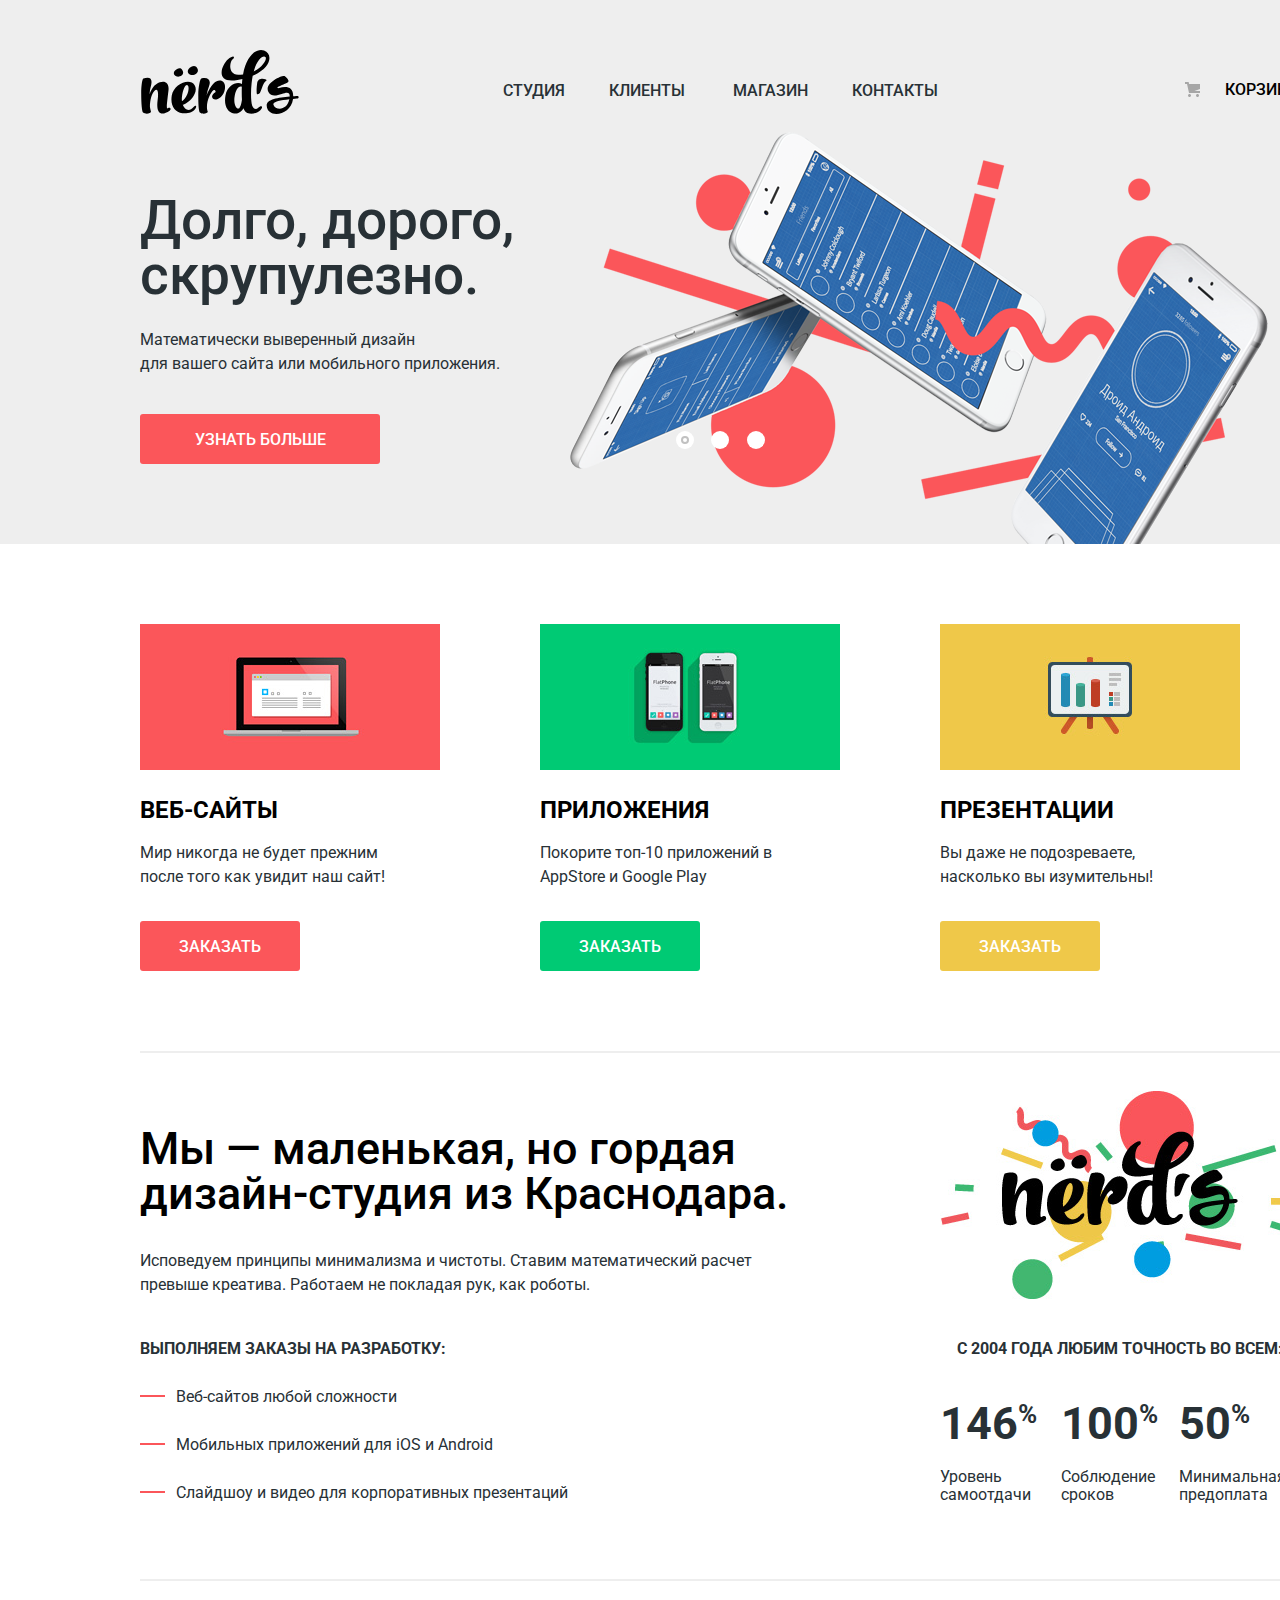
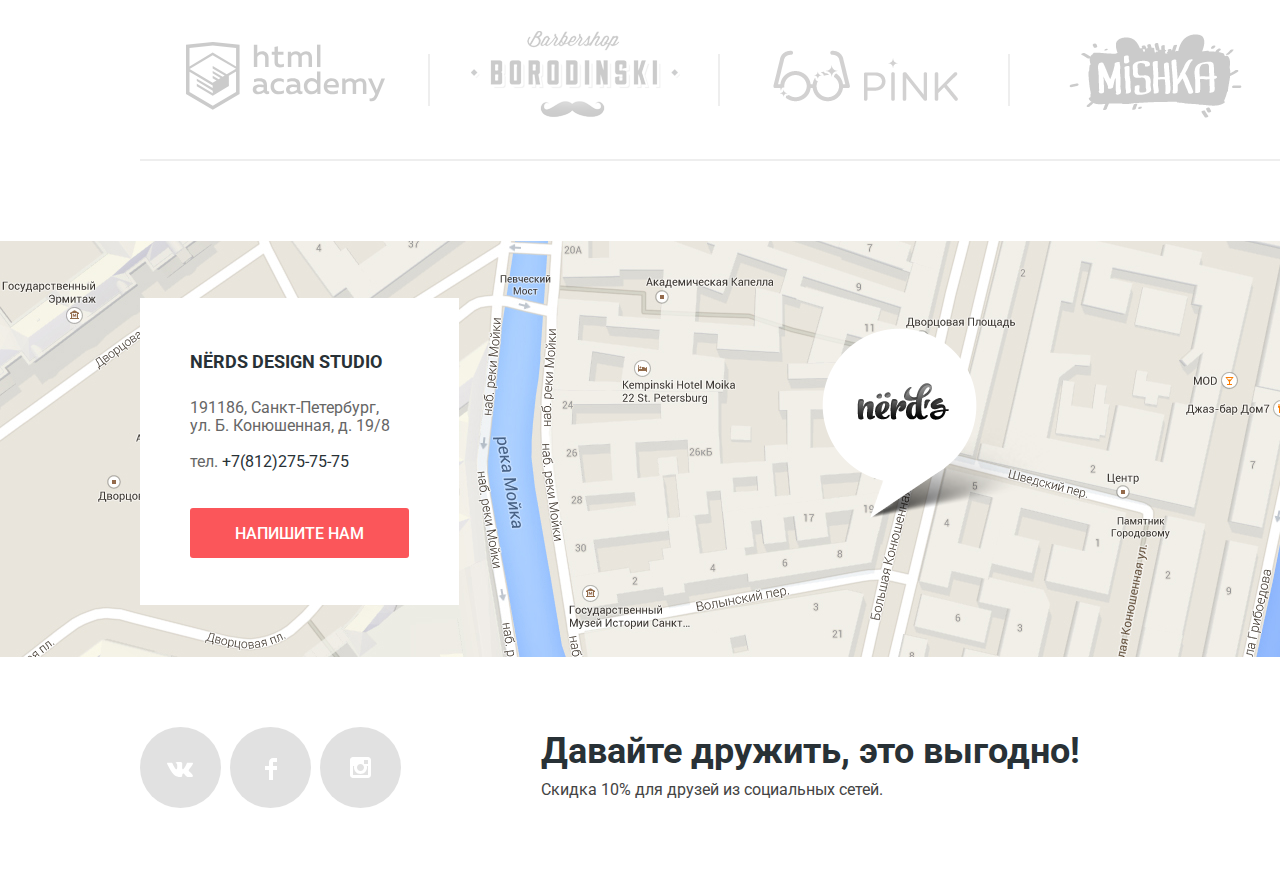
==== commit e3a583d3: "корректирующие правки на валидность" ====
--- a/index.html
+++ b/index.html
@@ -182,7 +182,7 @@
           <div class="studio-adress-box">
             <div class="studio-adress-content">
               <p class="studio-name">Nёrds design studio</p>
-              <p class="studio-adress">191186, Санкт-Петербург,<br>ул. Б. Конюшенная, д. 19/8<br><br><a href="tel:+7(812)275-75-75">тел. +7(812)275-75-75</a></p>
+              <p class="studio-adress">191186, Санкт-Петербург,<br>ул. Б. Конюшенная, д. 19/8<br><br>тел. <a href="tel:+7(812)275-75-75">+7(812)275-75-75</a></p>
               <a href="" class="button btn-write-us">Напишите нам</a>
             </div>
           </div>
--- a/css/style.css
+++ b/css/style.css
@@ -233,7 +233,7 @@
     width: 18px;
     height: 18px;
     cursor: pointer;
-    background-image: url(../img/catalog-ellipse.svg);
+    background-image: url(../img/index-ellipse.svg);
     background-repeat: no-repeat;
 }
 
@@ -243,7 +243,7 @@
     width: 18px;
     height: 18px;
     cursor: pointer;
-    background-image: url(../img/catalog-ellipse-active.svg);
+    background-image: url(../img/index-ellipse-active.svg);
     background-repeat: no-repeat;
     top: 5px;
     left: 5px;
@@ -1246,6 +1246,8 @@
     margin-bottom: 44px;
 }
 
+/* кнопка ведет себя странно, при наведении и нажатии - цвет текста не такой как прописан стилями,
+прины такого поведения не смогла найт, вылечила с помощью !important  */
 .btn-price:hover {
     color: #ffffff !important;
 }
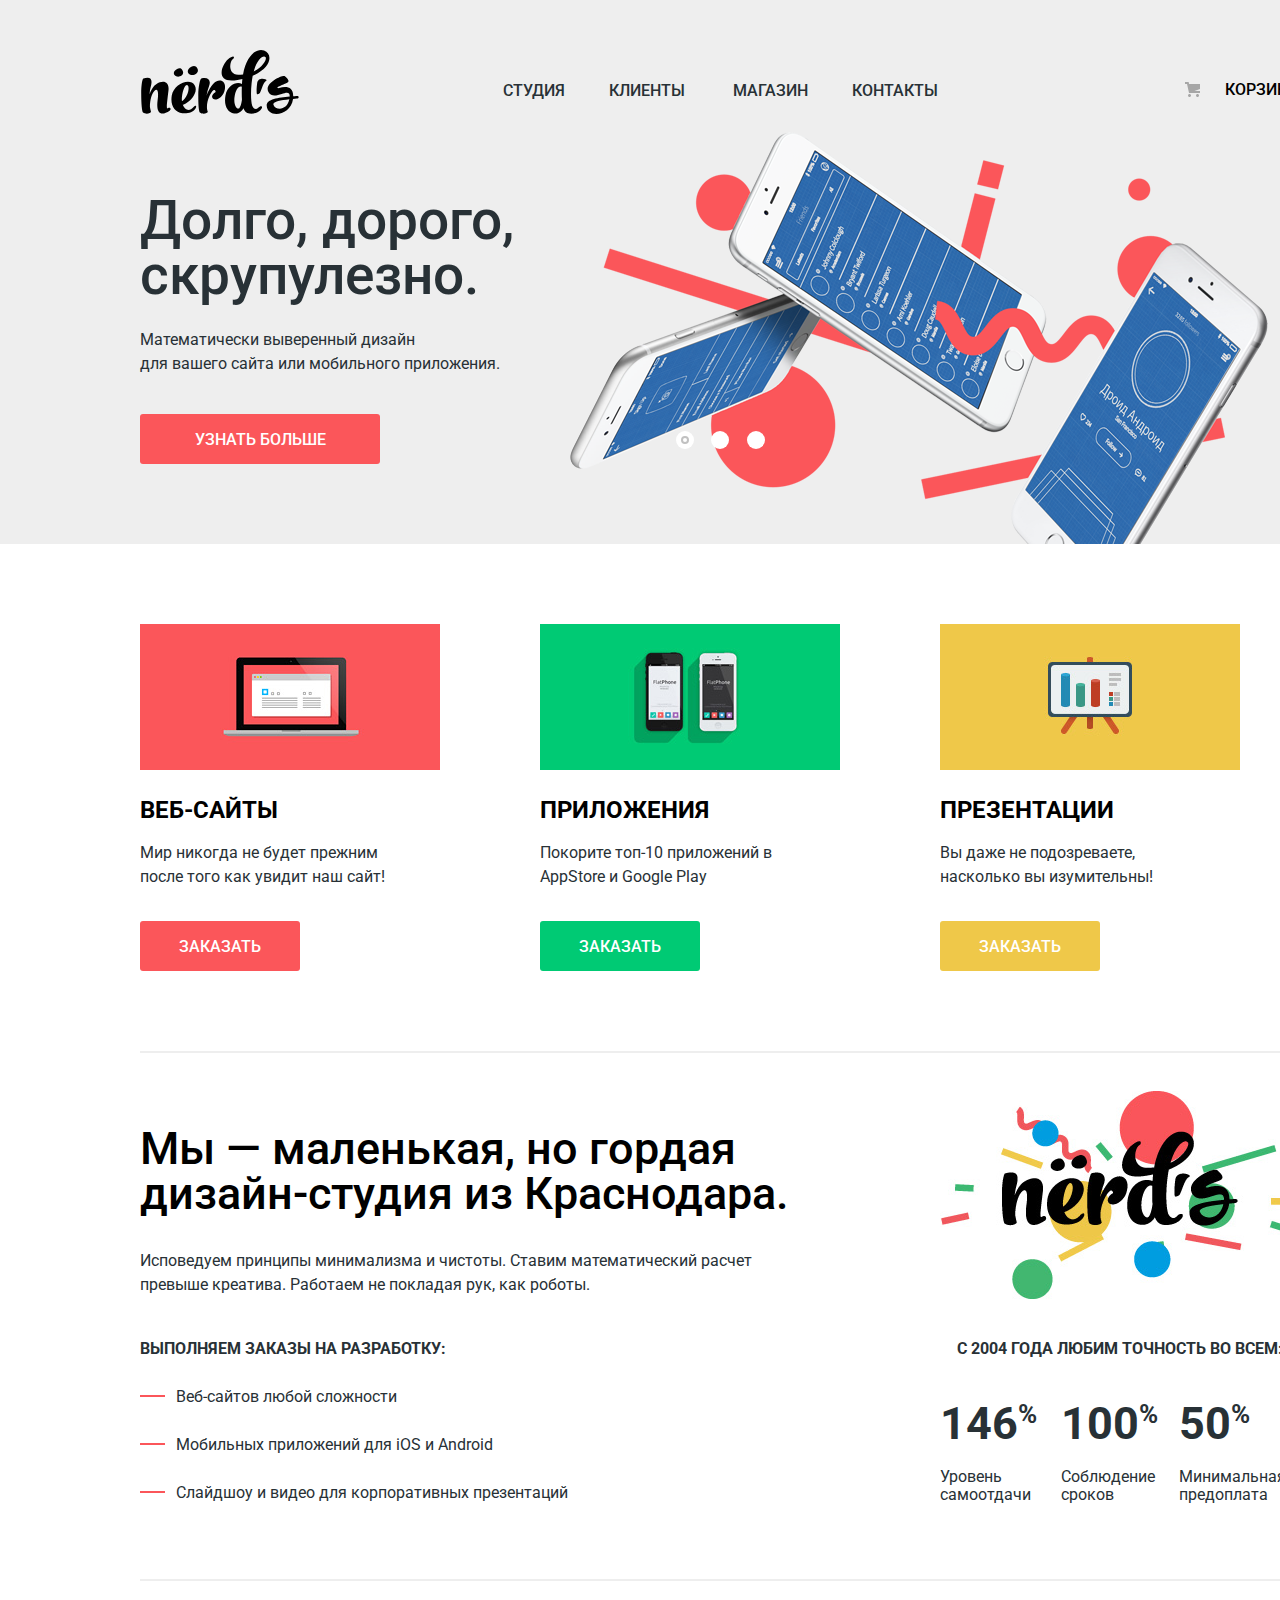
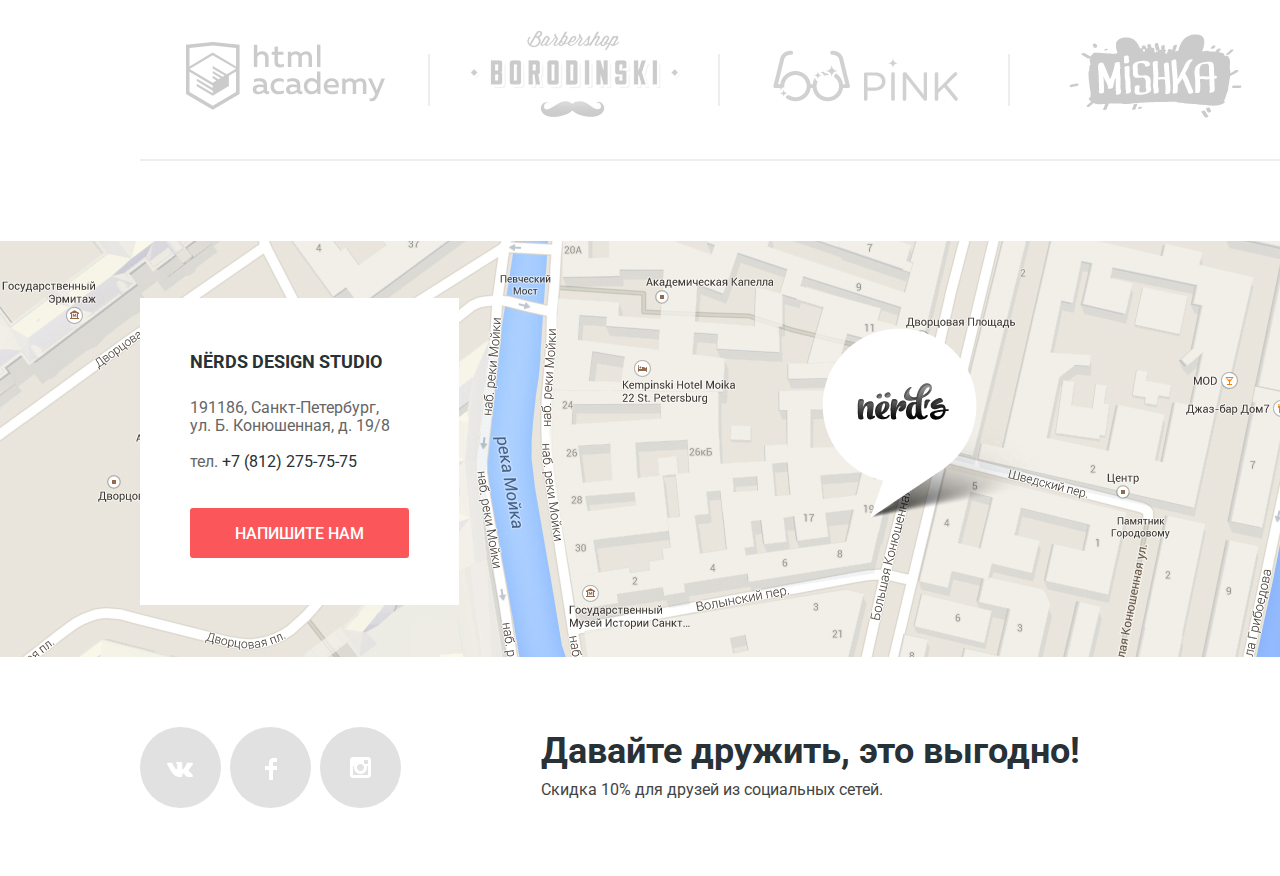
==== commit c00360d8: "дурацкий телефон и пробелы" ====
--- a/index.html
+++ b/index.html
@@ -182,7 +182,7 @@
           <div class="studio-adress-box">
             <div class="studio-adress-content">
               <p class="studio-name">Nёrds design studio</p>
-              <p class="studio-adress">191186, Санкт-Петербург,<br>ул. Б. Конюшенная, д. 19/8<br><br>тел. <a href="tel:+7(812)275-75-75">+7(812)275-75-75</a></p>
+              <p class="studio-adress">191186, Санкт-Петербург,<br>ул. Б. Конюшенная, д. 19/8<br><br>тел. <a href="tel:+78122757575">+7 (812) 275-75-75</a></p>
               <a href="" class="button btn-write-us">Напишите нам</a>
             </div>
           </div>
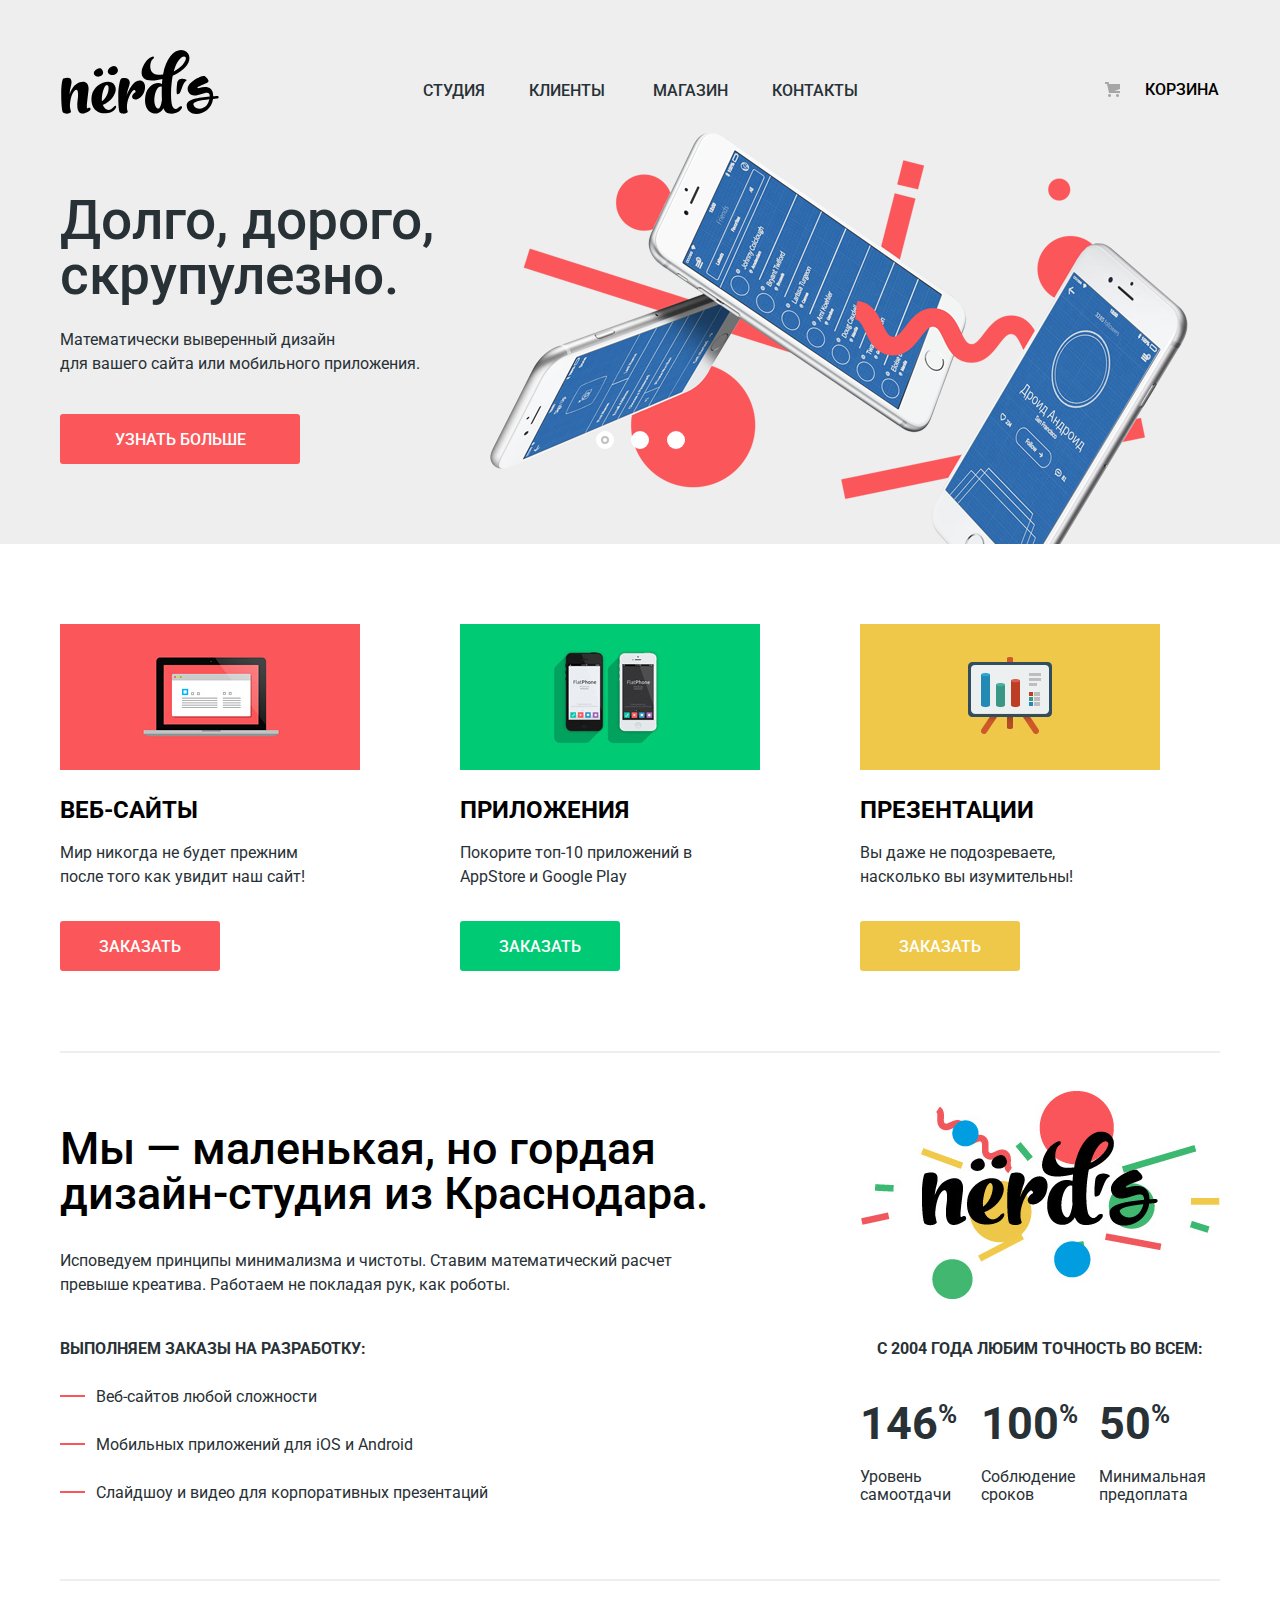
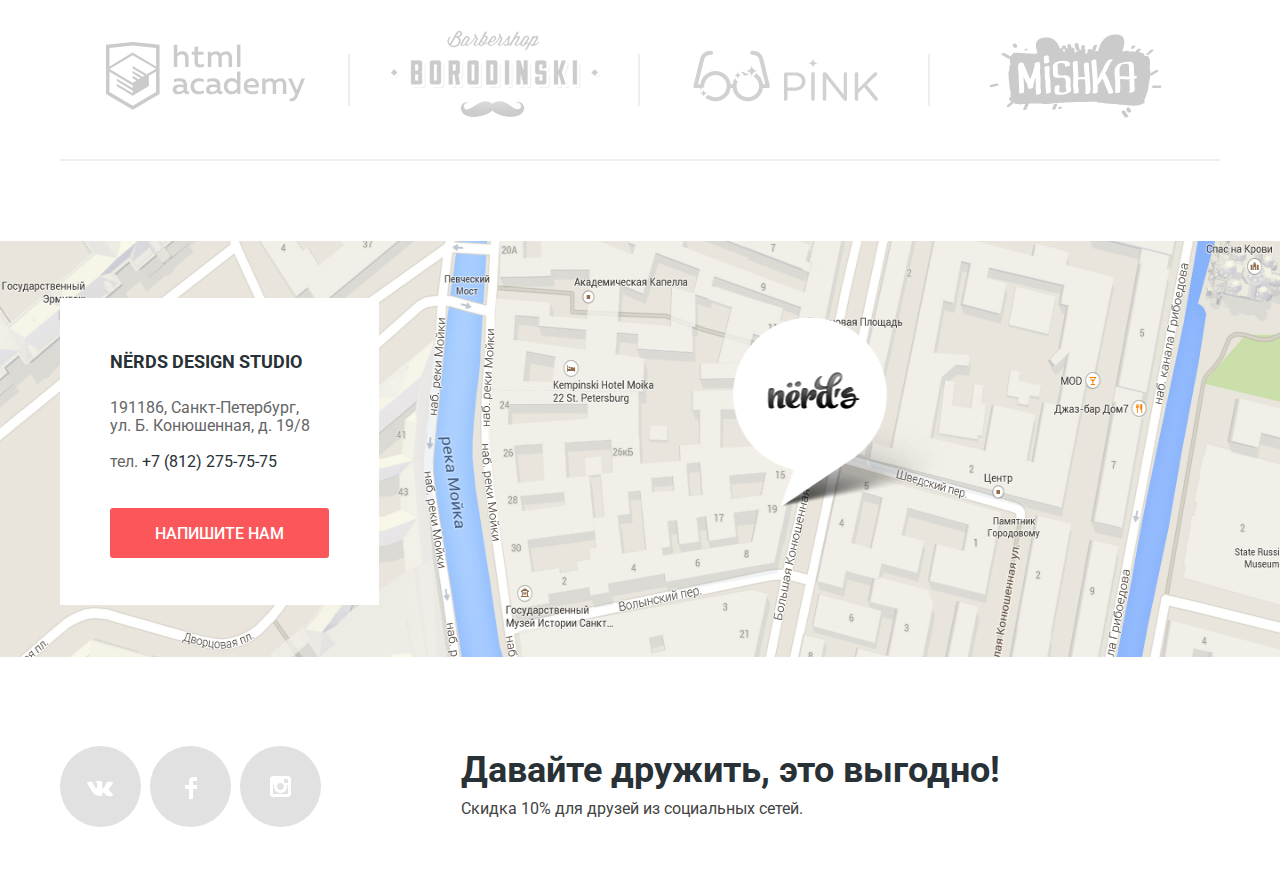
==== commit 0a7b532b: "добиваем маркер" ====
--- a/index.html
+++ b/index.html
@@ -171,12 +171,13 @@
     </section>
     <section class="map">
       <h2 class="visually-hidden" id="map">карта</h2>
-      <div class="map-wrapper">
-        <img src="img/index-map.jpg" alt="191186, Санкт-Петербург, ул. Б. Конюшенная, д. 19/8 тел. +7 (812)
+      <iframe src="https://www.google.com/maps/embed?pb=!1m18!1m12!1m3!1d840.3051956263197!2d30.32174586154978!3d59.93888161572121!2m3!1f0!2f0!3f0!3m2!1i1024!2i768!4f13.1!3m3!1m2!1s0x4696310fca5ba729%3A0xea9c53d4493c879f!2z0JHQvtC70YzRiNCw0Y8g0JrQvtC90Y7RiNC10L3QvdCw0Y8g0YPQuy4sIDE5LCDQodCw0L3QutGCLdCf0LXRgtC10YDQsdGD0YDQsywgMTkxMTg2!5e0!3m2!1sru!2sru!4v1593434226840!5m2!1sru!2sru" width="1440" height="416" style="border:0; position:absolute; width:100%; margin: 0 auto; z-index:3;" allowfullscreen="" aria-hidden="false" tabindex="0"></iframe>
+      <img class="map-map" src="img/index-map.jpg" alt="191186, Санкт-Петербург, ул. Б. Конюшенная, д. 19/8 тел. +7 (812)
         275-75-75" width="1440" height="416">
         <div class="map-marker">
           <img src="img/index-map-marker.png" alt="маркер" width="231" height="190">
         </div>
+      <div class="map-wrapper">
         <div class="map-items-wrapper">
           <h2 class="visually-hidden">Контакты</h2>
           <div class="studio-adress-box">
@@ -242,18 +243,18 @@
         <div class="contact-us-data">
           <p class="contact-us">
             <label for="user-name" class="items-name-modal">Ваше имя:</label>
-            <input class="contact-us-field name" id="user-name" type="text" name="Name" placeholder="Имя Фамилия">
+            <input class="contact-us-field name" id="user-name" type="text" name="Name" placeholder="Имя Фамилия" required>
           </p>
           <p class="contact-us contact-us-email">
             <label for="user-email" class="items-name-modal">Ваш email:</label>
             <input class="contact-us-field email" id="user-email" type="email" name="Email"
-              placeholder="email@example.com">
+              placeholder="email@example.com" required>
           </p>
         </div>
         <p class="contact-us-text">
           <label for="user-text" class="items-name-modal">Текст письма:</label>
           <textarea class="contact-us-field message" id="user-text" rows="6" name="Text"
-            placeholder="В свободной форме"></textarea>
+            placeholder="В свободной форме" required></textarea>
         </p>
         <button type="submit" class="button btn-send">Отправить</button>
       </form>
--- a/css/style.css
+++ b/css/style.css
@@ -17,11 +17,12 @@
     height: 100%;
 }
 
+
 body {
     display: grid;
     grid-template-rows: min-content 1fr min-content;
     align-content: start;
-    font-family: 'Roboto', sans-serif;
+    font-family: 'Roboto', 'Arial', sans-serif;
     min-width: 1160px;
     min-height: 100%;
     font-size: 16px;
@@ -32,6 +33,7 @@
     padding: 0;
     margin: 0;
 }
+
 
 .visually-hidden {
 	position: absolute;
@@ -312,6 +314,7 @@
 
 .services-wrapper {
     display: flex;
+    flex-wrap: wrap;
     list-style: none;
     margin: 0 auto;
     padding: 0;
@@ -604,7 +607,8 @@
 }
 
 .clients-list {
-    display: flex;    
+    display: flex;   
+    flex-wrap: wrap; 
     list-style: none;
     margin: 0 auto;
     margin-bottom: 80px;
@@ -652,39 +656,45 @@
 /* map*/
 
 .map {
-    width: 1440px;
+    position: relative;
+    margin-bottom: 68px;
+}
+
+
+.map-map {
+    width: 100%;
+    height: 416px;
     margin: 0 auto;
-    margin-bottom: 49px;
-}
+    z-index: 1;
+}
+
 
 .map-wrapper {
-    position: relative;
+    position: absolute;
+    width: 1160px;
+    height: 0;
+    margin: 0 auto;
     left:0;
     right: 0;
     top: 0;
     bottom: 0;
-    z-index: 1;
-}
-
-.map-wrapper iframe {
-    position: absolute;
     z-index: 3;
-    border: none;
-}
+}
+
 
 .map-marker {
     position: absolute;
     z-index: 2;
-    left: 822px;
-    top: 87px;
+    left: 50%;
+    transform: translateX(40%);
+    top: 18%;
 }
 
 .map-items-wrapper {
     position: absolute;
-    z-index: 5;
     width: 319px;
     height: 308px;
-    left: 140px;
+    left: 0;
     right: 0;
     top: 57px;
     bottom: 0;
@@ -968,7 +978,7 @@
     font-size: 18px;
     line-height: 30px;
     text-transform: uppercase;
-    margin: 0px;
+    margin: 0 auto;
     margin-bottom: 12px;
     padding: 0px;
     padding-top: 26px;
@@ -980,14 +990,12 @@
     font-weight: normal;
     font-size: 16px;
     line-height: 18px;
-    margin-top: 0px;
-    margin-bottom: 32px;
-    margin-left: 52px;
-    margin-right: 53px;
+    margin: 0 auto;
 }
 
 .makets-box {
     display: none;
+    overflow: auto;
     position: absolute;
     left: 0;
     bottom: 0;
@@ -1062,14 +1070,18 @@
 }
 
 .range-controls .switch {
+    
     position: absolute;
     top: 31px;
     padding: 0;
     border: 10px solid #ffffff;
-    background-color: #ababab;
+    background: #ababab;
     border-radius: 50%;
     box-shadow: 0 2px 1px 0 #cfcfcf;
     cursor: pointer;
+    width: 4px;
+    height: 4px;
+    
 }
 
 .cost {
@@ -1243,6 +1255,7 @@
 .btn-price {
     width: 200px;
     margin: 0 auto;
+    margin-top: 32px;
     margin-bottom: 44px;
 }
 
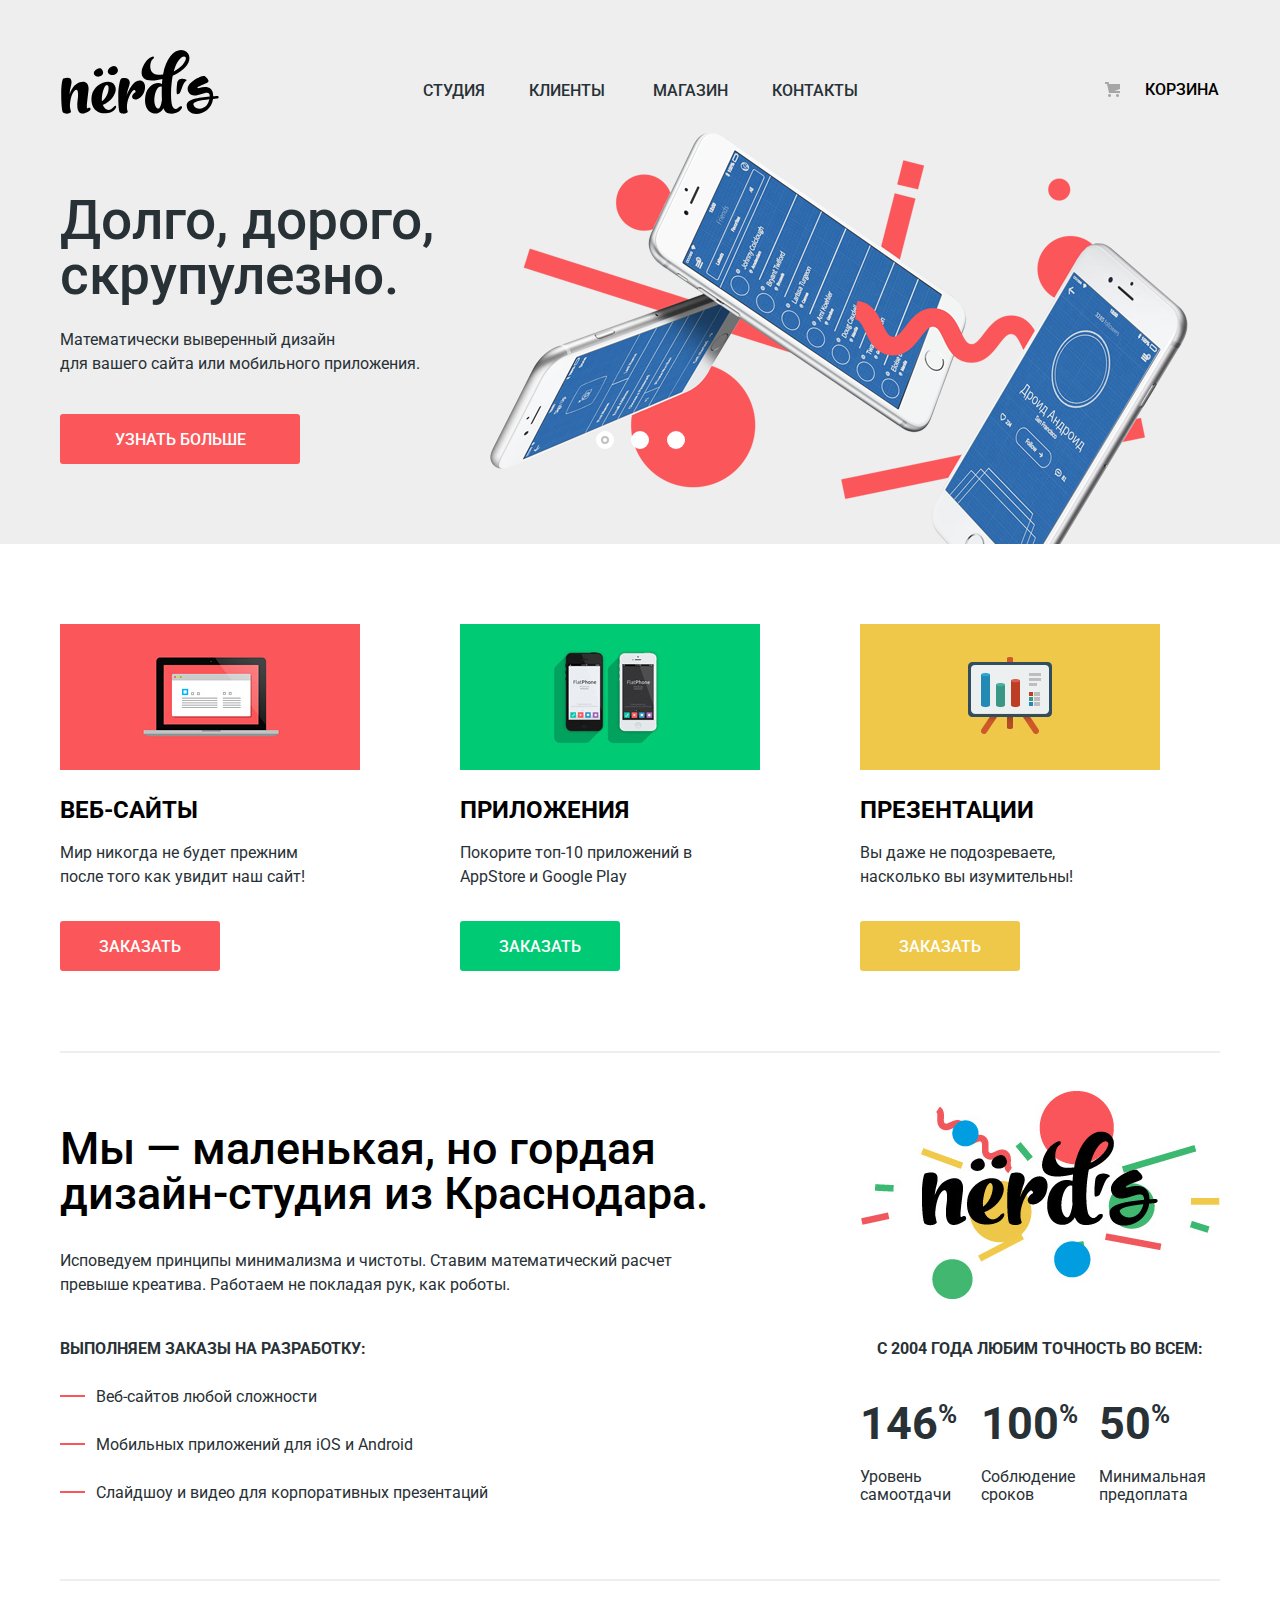
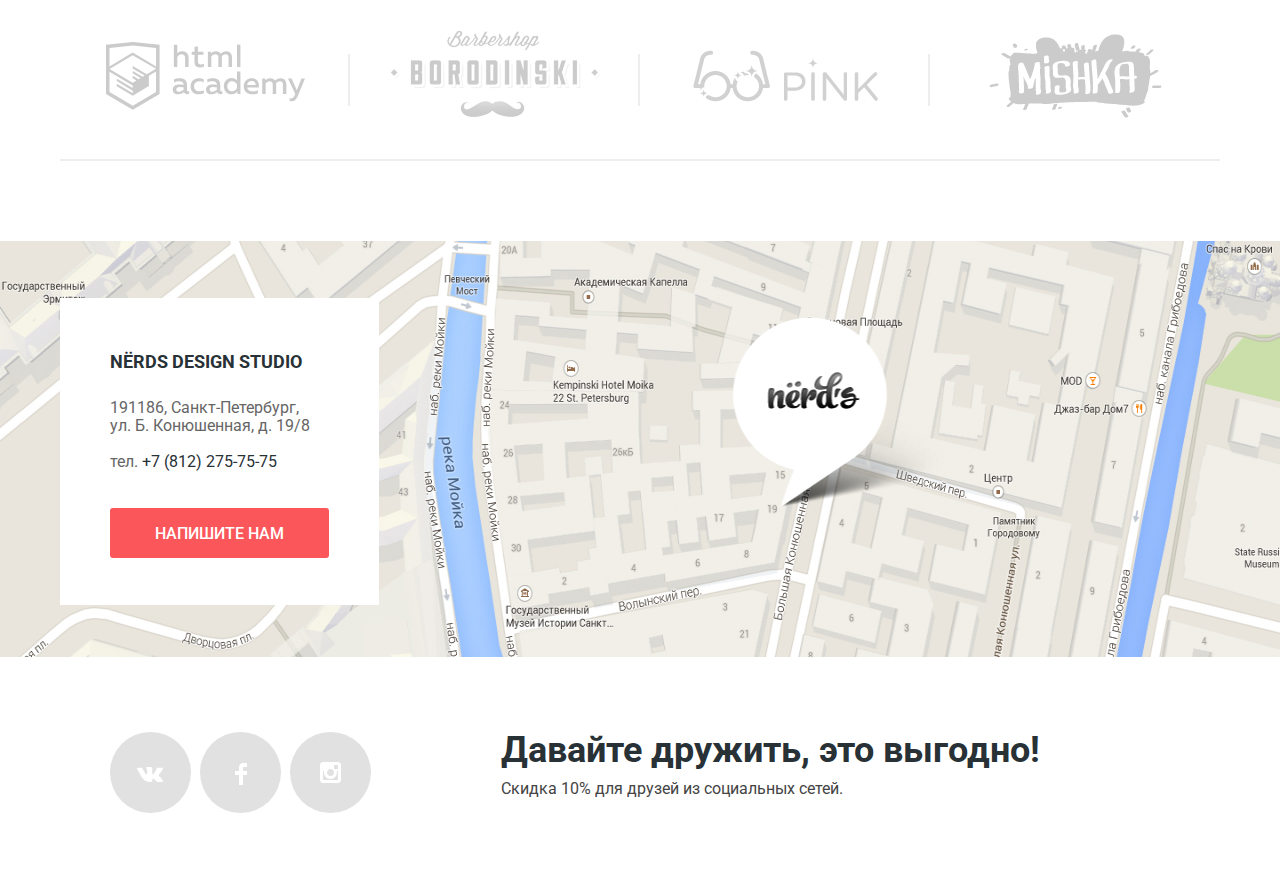
==== commit f1c73e8a: "на защиту - 2" ====
--- a/index.html
+++ b/index.html
@@ -5,7 +5,7 @@
   <title>Нёрдс. HTML Academy</title>
   <link href="https://fonts.googleapis.com/css2?family=Roboto:wght@400;500;700&display=swap" rel="stylesheet">
   <link href="css/normalize.css" rel="stylesheet">
-  <link href="css/style.css" rel="stylesheet">
+  <link href="css/style-mini.css" rel="stylesheet">
 </head>
 <body>
   <header class="header">
@@ -261,7 +261,7 @@
     </div>
   </section>
 
-  <script src="js/write_us.js"></script>
+  <script src="js/write_us_mini.js"></script>
 </body>
 
 </html>--- a/css/style-mini.css
+++ b/css/style-mini.css
@@ -0,0 +1 @@
+:root{--basic-text-color:#283136;--basic-background-color:#ffffff;--basic-header-color:#EEEEEE;--basic-main-menu-color:#000000;--basic-buttons:#FB565A;--basic-buttons-color:#ffffff}*,*::before,*::after{-webkit-box-sizing:border-box;-moz-box-sizing:border-box;box-sizing:border-box}html{height:100%}body{display:grid;grid-template-rows:min-content 1fr min-content;align-content:start;font-family:'Roboto','Arial',sans-serif;min-width:1160px;min-height:100%;font-size:16px;line-height:24px;color:var(--basic-text-color);font-weight:400;background-color:var(--basic-background-color);padding:0;margin:0}.visually-hidden{position:absolute;width:1px;height:1px;margin:-1px;border:0;padding:0;clip:rect(0 0 0 0);overflow:hidden}a{text-decoration:none;color:var(--basic-text-color)}img{max-width:100%;height:auto}.container{width:1180px;margin:0 auto;padding:0 10px;box-sizing:border-box}.header{background-color:var(--basic-header-color)}.header-wrapper{display:flex;justify-content:space-between;padding-top:49px}.logo{display:block;width:160px;height:65px}.logo:hover{cursor:pointer}.logo:active{opacity:0.5}.main-menu{display:flex;color:var(--basic-main-menu-color);text-transform:uppercase;font-style:normal;font-weight:500;font-size:16px;line-height:30px;list-style:none;margin-top:27px;padding-bottom:9px;padding-left:5px}.main-navigation{display:flex;flex-wrap:wrap;list-style:none;width:484px;margin:0 auto;padding:0}.main-navigation-item{margin-right:44px}.main-navigation-item:last-child{margin-right:0}.main-navigation-item:nth-child(2){margin-right:48px}.catalog-active{padding-bottom:13px;border-bottom:2px solid #FB565A}.main-navigation a:hover,.main-navigation a:focus{outline:none;color:#FB565A}.main-navigation a:active{color:var(--basic-main-menu-color);opacity:0.3}.basket{position:relative;outline:none;color:var(--basic-main-menu-color);text-transform:uppercase;font-style:normal;font-weight:500;font-size:16px;line-height:30px;list-style:none;width:115px;padding-left:40px;margin-top:26px}.basket::before{position:absolute;content:"";background:url(../img/ico/cart-icon.svg);background-repeat:no-repeat;background-position:left;width:15px;height:15px;top:7px;left:0}.basket:hover,.basket:focus{color:#FB565A}.basket:active{color:#a7a7a7}.main-navigation a,.basket a{display:block}.promo{background-color:var(--basic-header-color)}.promo-wrapper{position:relative}.slider-choice{display:flex;position:absolute;width:88px;height:18px;list-style:none;margin:0 auto;padding:0;left:50%;transform:translateX(-50%);bottom:95px}.slider-choice-item{width:18px;height:18px;margin-right:18px}.slider-choice-item:last-child{padding-right:0;margin-right:0}.slider-choice label{display:block;position:relative;cursor:pointer;user-select:none}.ellipse{display:none}.ellipse + label::before{content:"";position:absolute;width:18px;height:18px;cursor:pointer;background-image:url(../img/index-ellipse.svg);background-repeat:no-repeat}.ellipse:checked + label::after{content:"";position:absolute;width:18px;height:18px;cursor:pointer;background-image:url(../img/index-ellipse-active.svg);background-repeat:no-repeat;top:5px;left:5px}.slider-wrapper{list-style:none;margin:0 auto;margin-bottom:80px;padding:0}.slider-page{display:none;padding-top:78px;padding-bottom:80px}.slider-page-active{display:flex;width:100%;flex-wrap:wrap;flex-direction:column;background-repeat:no-repeat;background-position:right}.slider-wrapper li:nth-child(1){background-image:url(../img/index-slide1.png);background-position:99% 50%}.slider-wrapper li:nth-child(2){background-image:url(../img/index-slide2.png);background-position:99% 50%}.slider-wrapper li:nth-child(3){background-image:url(../img/index-slide3.png);background-position:99% 50%}.slider-tagline{font-size:55px;font-weight:500;line-height:55px;margin:0;width:538px}.slider-text{font-size:16px;line-height:24px;width:400px;margin:0;padding:0;padding-top:25px;padding-bottom:38px}.services{background-color:var(--basic-background-color)}.services-wrapper{display:flex;flex-wrap:wrap;list-style:none;margin:0 auto;padding:0;padding-bottom:60px;border:2px solid #EEEEEE;border-top:none;border-left:none;border-right:none}.services-item{width:300px;margin-right:100px}.services-item:last-child{margin-right:0}.service-name{font-size:24px;line-height:30px;font-weight:700;text-transform:uppercase;color:#000000;margin:0;padding-top:18px;padding-bottom:16px}.service-text{font-size:16px;line-height:24px;color:var(--basic-text-color);width:260px;margin:0;padding-bottom:32px}.button{display:block;box-sizing:border-box;outline:none;background-color:var(--basic-buttons);border-style:solid;border:none;border-radius:3px;color:var(--basic-buttons-color);font-weight:500;font-size:16px;line-height:18px;text-transform:uppercase;text-align:center;padding-top:17px;padding-bottom:15px}.button:hover,.button:focus{background-color:#E74246}.button:active{background-color:#D7373B;color:#E37376;box-shadow:inset 0 3px 0 rgba(0,1,1,0.1)}.btn-learn-more{width:240px}.btn-services{width:160px;margin-bottom:20px}.btn-services-green{background-color:#00CA74}.btn-services-green:hover{background-color:#00BC6C}.btn-services-green:active{background-color:#00AA62;color:#4cc391}.btn-services-yellow{background-color:#EFC849}.btn-services-yellow:hover{background-color:#EAB534}.btn-services-yellow:active{background-color:#E5A722;color:#EDC164}.btn-write-us{width:219px}.btn-send{width:259px}.btn-close{border:none;outline:none;background:transparent;background-image:url(../img/modal-close-cross.png);background-repeat:no-repeat;background-position:center;width:40px;height:40px;padding:0;position:absolute;right:80px;top:67px;cursor:pointer}.btn-close:hover{cursor:pointer;background-image:url(../img/modal-close-cross-hover.png)}.btn-close:active{background-image:url(../img/modal-close-cross-active.png)}.about-wrapper{display:grid;grid-template-columns:1fr 360px;margin:0 auto;margin-bottom:50px;padding:0}.about-left{display:flex;flex-direction:column;padding-top:73px}.about-tagline{font-weight:500;font-size:45px;line-height:45px;color:#000000;background-color:var(--basic-background-color);width:651px;margin:0;padding:0;padding-bottom:33px}.about-text{font-size:16px;line-height:24px;font-weight:400;color:#283136;width:646px;margin:0;padding:0;padding-bottom:40px}.about-orders{font-size:16px;line-height:24px;font-weight:700;text-transform:uppercase;color:#283136;width:306px;margin:0;padding:0;padding-bottom:24px}.about-list{position:relative;font-size:16px;line-height:24px;font-weight:400;list-style:none;margin:0;padding:0}.about-list-decorator{padding-bottom:24px;padding-left:36px}.about-list li::before{content:"";position:absolute;width:25px;height:2px;background-color:#FB565A;left:0;margin-top:10px}.about-right{display:flex;flex-direction:column;padding-top:38px}.advantage{display:flex;list-style:none;width:374px;margin:0;padding:0;padding-top:31px}.advantage-items{margin-right:15px}.advantage-items:last-child{margin-right:0}.advantage-items:nth-child(2){margin-right:15px}.advantage-items .advantage-text:last-child{margin-top:12px}.advantage-tagline{font-size:16px;line-height:24px;font-weight:700;text-transform:uppercase;text-align:center;margin:0;padding:0;padding-top:38px}.advantage-rate{font-size:45px;line-height:64px;font-weight:700;list-style:none;margin:0;padding:0}.percent{position:absolute;font-weight:700;font-size:26px;line-height:45px;width:20px;height:40px}.advantage-text{font-size:16px;line-height:18px;margin:0;padding:0}.clients{background-color:var(--basic-background-color)}.clients-list{display:flex;flex-wrap:wrap;list-style:none;margin:0 auto;margin-bottom:80px;padding:0;padding-top:50px;padding-bottom:31px;border:2px solid #EEEEEE;border-left:none;border-right:none}.clients-item{position:relative;display:flex;justify-content:center;align-items:center;width:290px}.line::after{position:absolute;content:"";width:2px;height:52px;background:#EEEEEE;right:0}.clients-condition{opacity:0.2}.clients-condition:hover{opacity:1}.clients-condition:active{opacity:0.1}.map{position:relative;margin-bottom:68px}.map-map{width:100%;height:416px;margin:0 auto;z-index:1}.map-wrapper{position:absolute;width:1160px;height:0;margin:0 auto;left:0;right:0;top:0;bottom:0;z-index:3}.map-marker{position:absolute;z-index:2;left:50%;transform:translateX(40%);top:18%}.map-items-wrapper{position:absolute;width:319px;height:308px;left:0;right:0;top:57px;bottom:0}.studio-adress-box{background:#FFFFFF}.studio-adress-content{width:230px;margin-left:50px;margin-right:50px;padding-top:49px;padding-bottom:47px}.studio-name{font-size:18px;line-height:30px;font-weight:700;text-transform:uppercase;margin:0;padding-bottom:22px}.studio-adress{font-size:16px;line-height:18px;color:#666666;margin:0;padding:0;padding-bottom:37px}.marker{display:block;margin:0;padding:0}.footer{background-color:var(--basic-background-color);margin-bottom:68px}.social-button{display:flex;flex-wrap:wrap;list-style:none;margin:0;padding:0}.social-button-items{width:81px;height:81px;background:linear-gradient(0deg,#E1E1E1,#E1E1E1),#FFFFFF;border-style:none;border-radius:50%;margin-right:9px}.social-button-items:last-child{margin-right:0}.social-button-items:hover{background:linear-gradient(0deg,#E74246,#E74246),#FFFFFF}.social-button-items:active{background:linear-gradient(0deg,#D7373B,#D7373B),#FFFFFF;box-shadow:inset 0 3px 0 rgba(0,1,1,0.1)}.social-vk{display:block;padding-left:27px;padding-top:33px;padding-right:28px;padding-bottom:33px}.social-fb{display:block;padding-left:35px;padding-top:31px;padding-right:34px;padding-bottom:28px}.social-inst{display:block;padding:30px}.social-vk:active,.social-fb:active,.social-inst:active{opacity:0.3}.friendship{display:flex;flex-direction:row-reverse;width:1060px;margin:0 auto}.get-friends{font-size:36px;line-height:36px;font-weight:700;margin:0;padding-bottom:10px}.get-friends-text{font-size:16px;line-height:22px;color:#444444;margin:0;padding:0}.friendship-items-right{margin-right:auto}.friendship-items-left{margin-right:auto}.shop-description{width:745px;font-weight:500;font-size:55px;line-height:55px;margin:0 auto;margin-bottom:108px;padding-top:62px}.catalog-wrapper{display:grid;grid-template-columns:260px 1fr;margin-top:33px;margin-bottom:59px}.catalog-right{margin-left:140px}.sorting-wrapper{display:flex;width:760px;margin-bottom:34px;padding-top:22px}.sorting{display:flex;list-style:none;width:359px;margin:0;margin-left:auto;padding:0;padding-top:7px}.sorting-item{font-size:14px;line-height:18px;text-transform:uppercase;color:#000000;opacity:0.3;margin-right:25px}.sorting-item:nth-child(4){padding-left:24px;margin-right:17px}.sorting-item:last-child{margin-right:0}.sorting-item:hover{opacity:0.6}.sorting-item:active{opacity:1}.sorting-active{opacity:1}.makets-wrapper{margin:0;margin-bottom:51px;padding:0}.makets{display:grid;grid-template-columns:380px 380px;column-gap:21px;row-gap:30px;list-style:none;margin:0;padding:0}.makets-items:first-child{column-gap:20px}.makets-items:first-child .makets-box{width:360px}.block{display:block;position:relative;margin:0;padding:0;max-height:620px}.block:hover .makets-box{display:block}.makets-style{padding-top:40px;border:1px solid #DADADA;border-radius:4px;border-top-width:0;background-image:url(../img/catalog-makets-hat.jpg);background-position:top;background-repeat:no-repeat}.makets-items:hover .makets-style{padding-top:40px;border:0 solid #DADADA;border-radius:4px;box-shadow:0 6px 15px rgba(0,1,1,0.25);background-image:url(../img/catalog-makets-hat-active.jpg);background-position:top;background-repeat:no-repeat}.makets-name{display:block;font-weight:700;font-size:18px;line-height:30px;text-transform:uppercase;margin:0 auto;margin-bottom:12px;padding:0;padding-top:26px}.makets-name:hover{color:#FB565A}.makets-name:active{color:#b3b3b3}.makets-description{height:37px;overflow:auto;font-weight:400;font-size:16px;line-height:18px;margin:0 auto}.makets-box{display:none;overflow:auto;position:absolute;left:0;bottom:0;right:0;top:387px;text-align:center;background-color:#EEEEEE;width:358px;height:231px;border:none;border-bottom:0 solid #DADADA;border-bottom-right-radius:4px;border-bottom-left-radius:4px}.makets-items:first-child .makets-box{width:360px}.filter{display:flex;flex-direction:column}.cost-filter{border:none;margin:0;margin-bottom:54px;margin-top:23px;padding:0;padding-top:33px}.range-filter{width:260px}.range-controls{position:relative;height:80px;background-color:#EEEEEE;border-radius:5px;margin-bottom:15px;padding-top:39px;padding-right:22px;padding-left:22px}.range-controls .scale{height:2px;background:#d7dcde}.range-controls .bar{width:70%;height:2px;background:#00ca74}.range-controls .switch{position:absolute;top:31px;padding:0;border:10px solid #ffffff;background:#ababab;border-radius:50%;box-shadow:0 2px 1px 0 #cfcfcf;cursor:pointer;width:4px;height:4px}.cost{display:flex;justify-content:center}.cost label{text-transform:uppercase;font-size:16px;line-height:22px}.cost input{width:80px;padding:10px;margin-left:11px;text-align:center;color:#283136;border:none;outline:none;border-radius:5px;background:#EEEEEE;font-size:inherit}.max-cost{margin-left:33px}.range-controls .switch-min{left:18px}.range-controls .switch-max{left:160px}.filter-name{font-size:18px;line-height:30px;font-weight:700;text-transform:uppercase;margin:0;padding:0;padding-bottom:15px;user-select:none}.type-filter{border:none;margin:0;margin-bottom:47px;padding:0}.filter-points{list-style:none;margin:0;margin-left:18px;padding:0}.filter-points-item{font-size:16px;line-height:19px;color:#283136;padding-bottom:21px;padding-left:11px}.filter-points-item:last-child{padding-bottom:0}.filter-points-item label{display:block;position:relative;cursor:pointer;user-select:none;padding-left:6px}.filter-points-item-radio + label::before{content:"";position:absolute;left:-30px;top:-3px;width:25px;height:25px;background-image:url(../img/catalog-radio-off.svg);background-repeat:no-repeat;opacity:0.3}.filter-points-item-radio:checked + label::before{display:none}.filter-points-item-radio:checked + label::after{content:"";position:absolute;left:-30px;top:-3px;width:25px;height:25px;background-image:url(../img/catalog-radio-on.svg);background-repeat:no-repeat;opacity:0.3}.filter-points-item-radio + label:hover::after,.filter-points-item-radio + label:hover::before,.filter-points-item-radio:focus + label::after,.filter-points-item-radio:focus + label::before{opacity:1}.features-filter{border:none;margin:0;margin-bottom:48px;padding:0}.filter-points-item-checkbox + label::before{content:"";position:absolute;left:-30px;top:-3px;width:23px;height:23px;background-image:url(../img/catalog-checkbox-off.svg);background-repeat:no-repeat;opacity:0.3}.filter-points-item-checkbox:checked + label::before{display:none}.filter-points-item-checkbox:checked + label::after{content:"";position:absolute;left:-30px;top:-3px;width:25px;height:23px;background-image:url(../img/catalog-checkbox-on.svg);background-repeat:no-repeat;opacity:0.3}.filter-points-item-checkbox + label:hover::before,.filter-points-item-checkbox + label:hover::after,.filter-points-item-checkbox:focus + label::before,.filter-points-item-checkbox:focus + label::after{opacity:1}.btn-price{width:200px;margin:0 auto;margin-top:32px;margin-bottom:44px}.button-grey{display:block;text-align:center;font-weight:500;font-size:16px;line-height:18px;outline:none;border:none;border-radius:3px;background-color:#EEEEEE;text-transform:uppercase;padding-top:17px;padding-bottom:15px}.button-grey:hover,.button-grey:focus{background-color:#dfdfdf}.button-grey:active{background-color:#D5D5D5;box-shadow:inset 0 3px 0 rgba(0,1,1,0.1);color:#959595}.next-btn-wrapper{display:flex;margin-right:auto}.button-grey-next-num{width:50px;height:50px;margin-right:11px}.button-grey-next-word{width:260px}.button-next-active{background:rgba(0,0,0,0.0001);border:3px solid #DBDBDB;padding-top:15px;padding-bottom:15px}.button-next-active:hover{border:none;padding-top:17px;padding-bottom:15px}.button-next-active:active{border:none;padding-top:17px;padding-bottom:15px}.modal{display:none;position:fixed;top:0;right:0;bottom:0;left:0;margin:auto;background-color:#ffffff;box-shadow:0 30px 50px rgba(0,0,0,0.7);top:auto;bottom:15%}.modal-box{width:960px;height:590px}.modal-show{display:block;animation:bounce 0.6s;z-index:6}.modal-header{display:flex;justify-content:space-between}.modal-wrapper{display:flex;flex-direction:column;width:761px;margin:0 auto}.modal-name{font-weight:700;font-size:45px;line-height:53px;margin:0;padding-top:63px;padding-bottom:34px}.write-us-form{margin:0 auto}.items-name-modal{font-weight:700;font-size:16px;line-height:18px}.contact-us-data{display:flex;justify-content:space-between;box-sizing:border-box;height:77px;margin-bottom:34px}.contact-us{margin:0;margin-right:40px}.contact-us-email{margin-right:0}.contact-us-text{margin:0 auto;margin-bottom:31px}.contact-us-field{color:#a1a1aa;border:2px solid #d7dcde;border-radius:4px;background-color:transparent;width:360px;min-height:50px;margin-top:6px;padding-left:13px}.message{width:760px;resize:none;padding-top:14px;padding-left:16px}.contact-us-text input::placeholder{padding-top:16px;padding-left:16px}.contact-us-field:invalid{color:#e74246;border-color:#e74246}.contact-us-field:hover{border-color:#b4b9bb;color:#a1a1a1}.contact-us-field:focus{border-color:#000000;color:#000000}@keyframes bounce{0%{transform:translateY(-2000px)}70%{transform:translateY(30px)}90%{transform:translateY(-10px)}100%{transform:translateY(0)}}